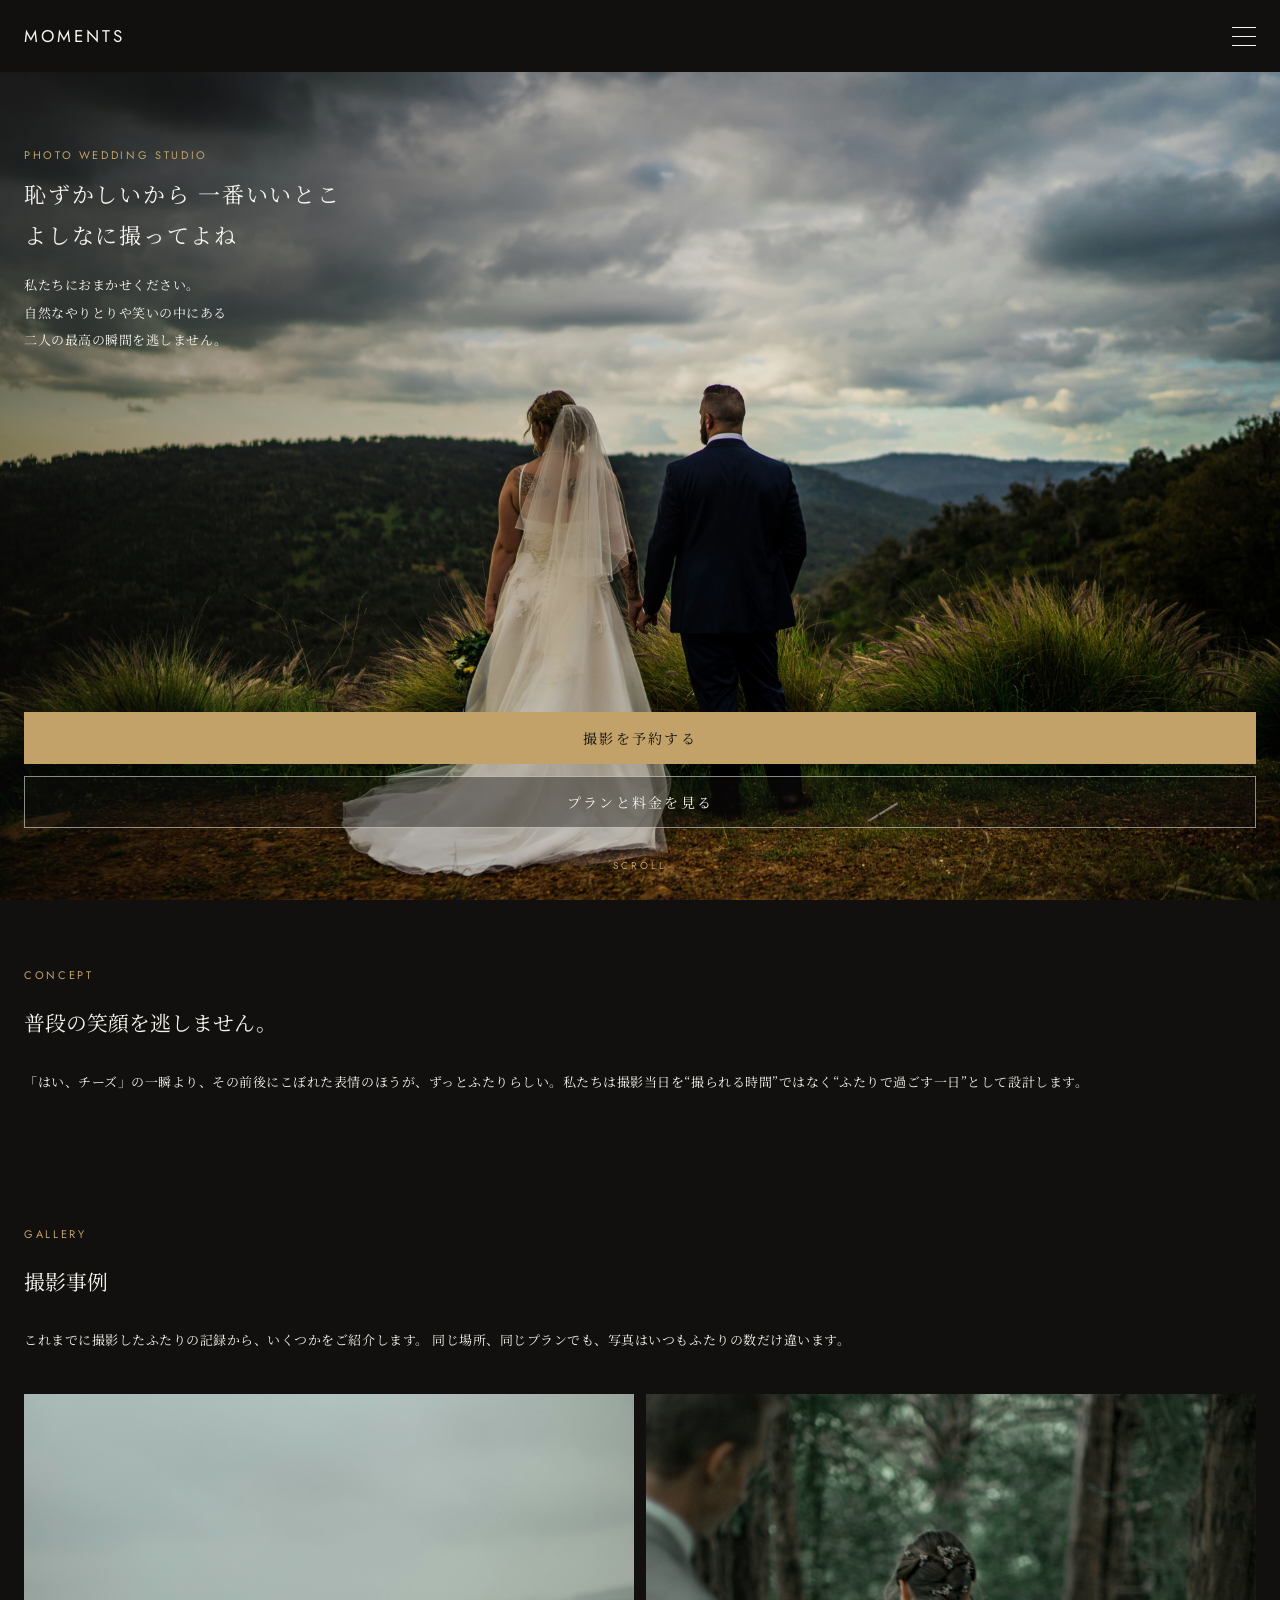
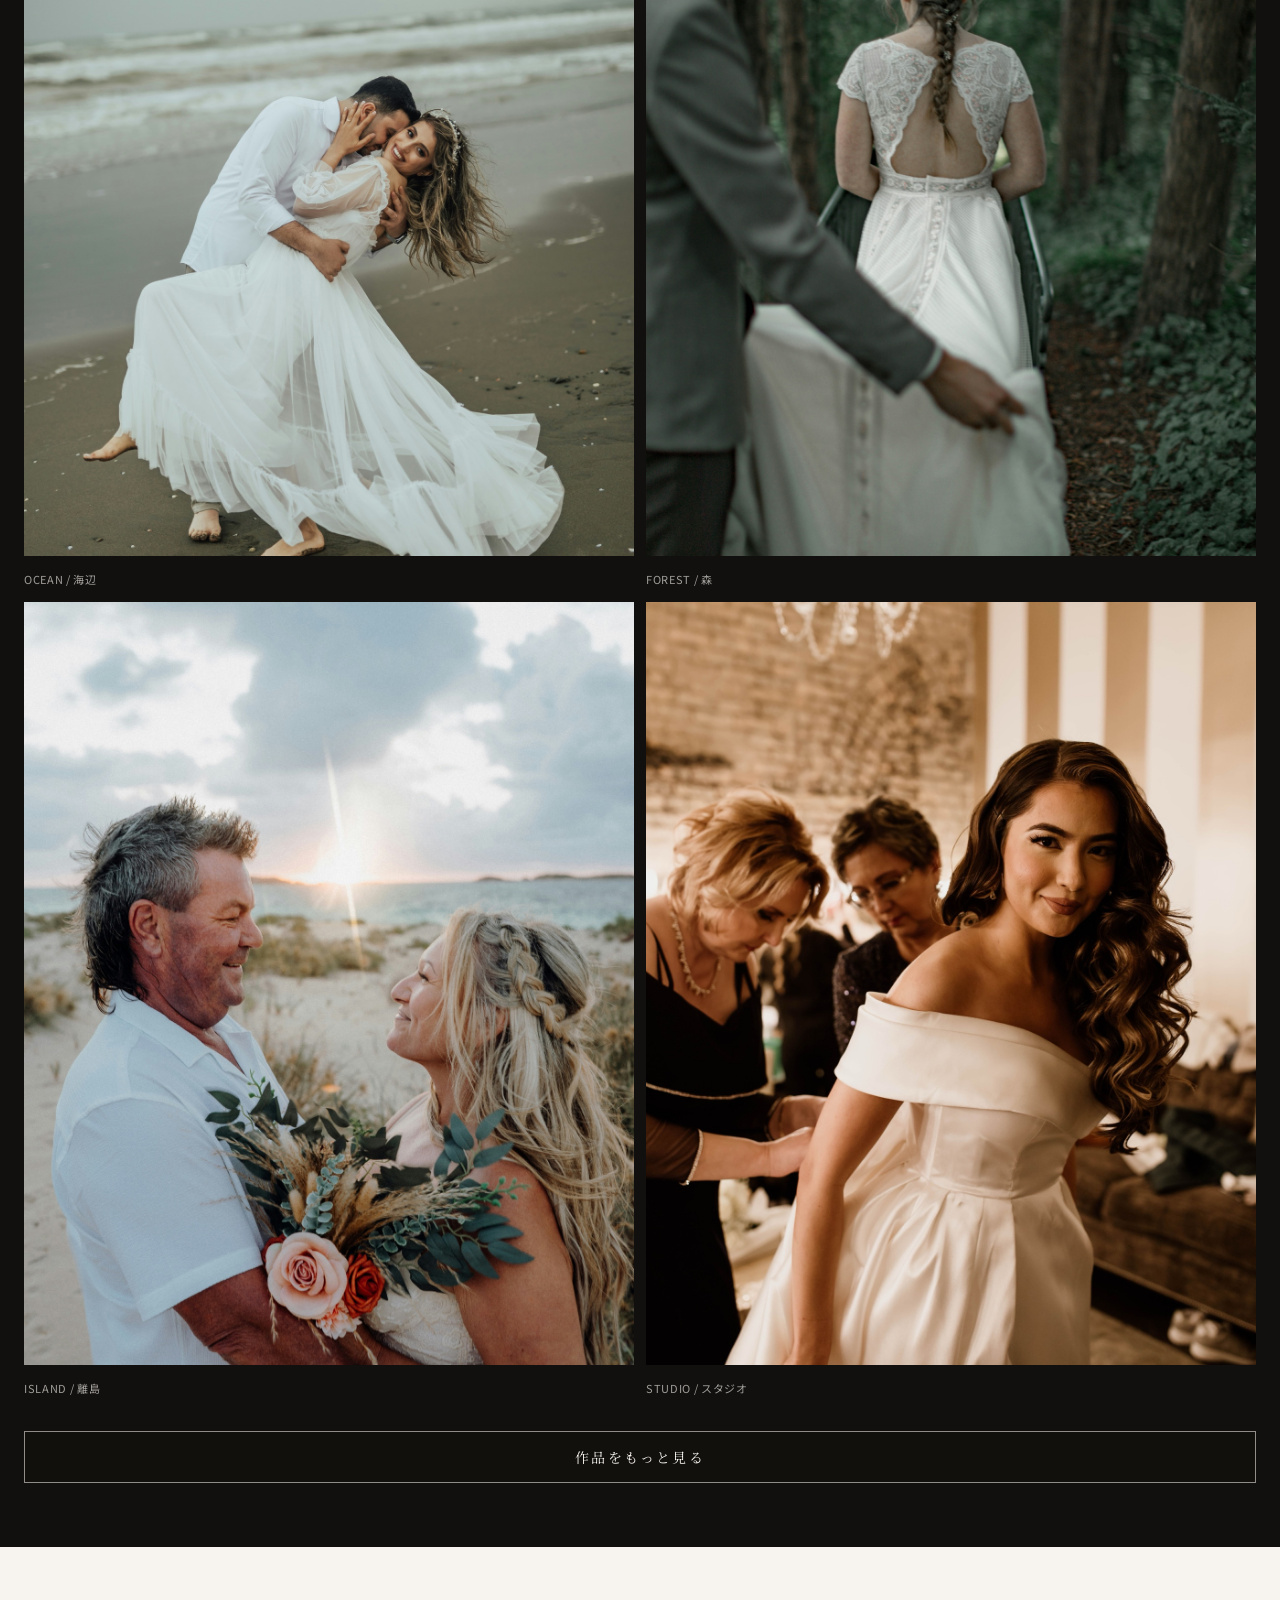
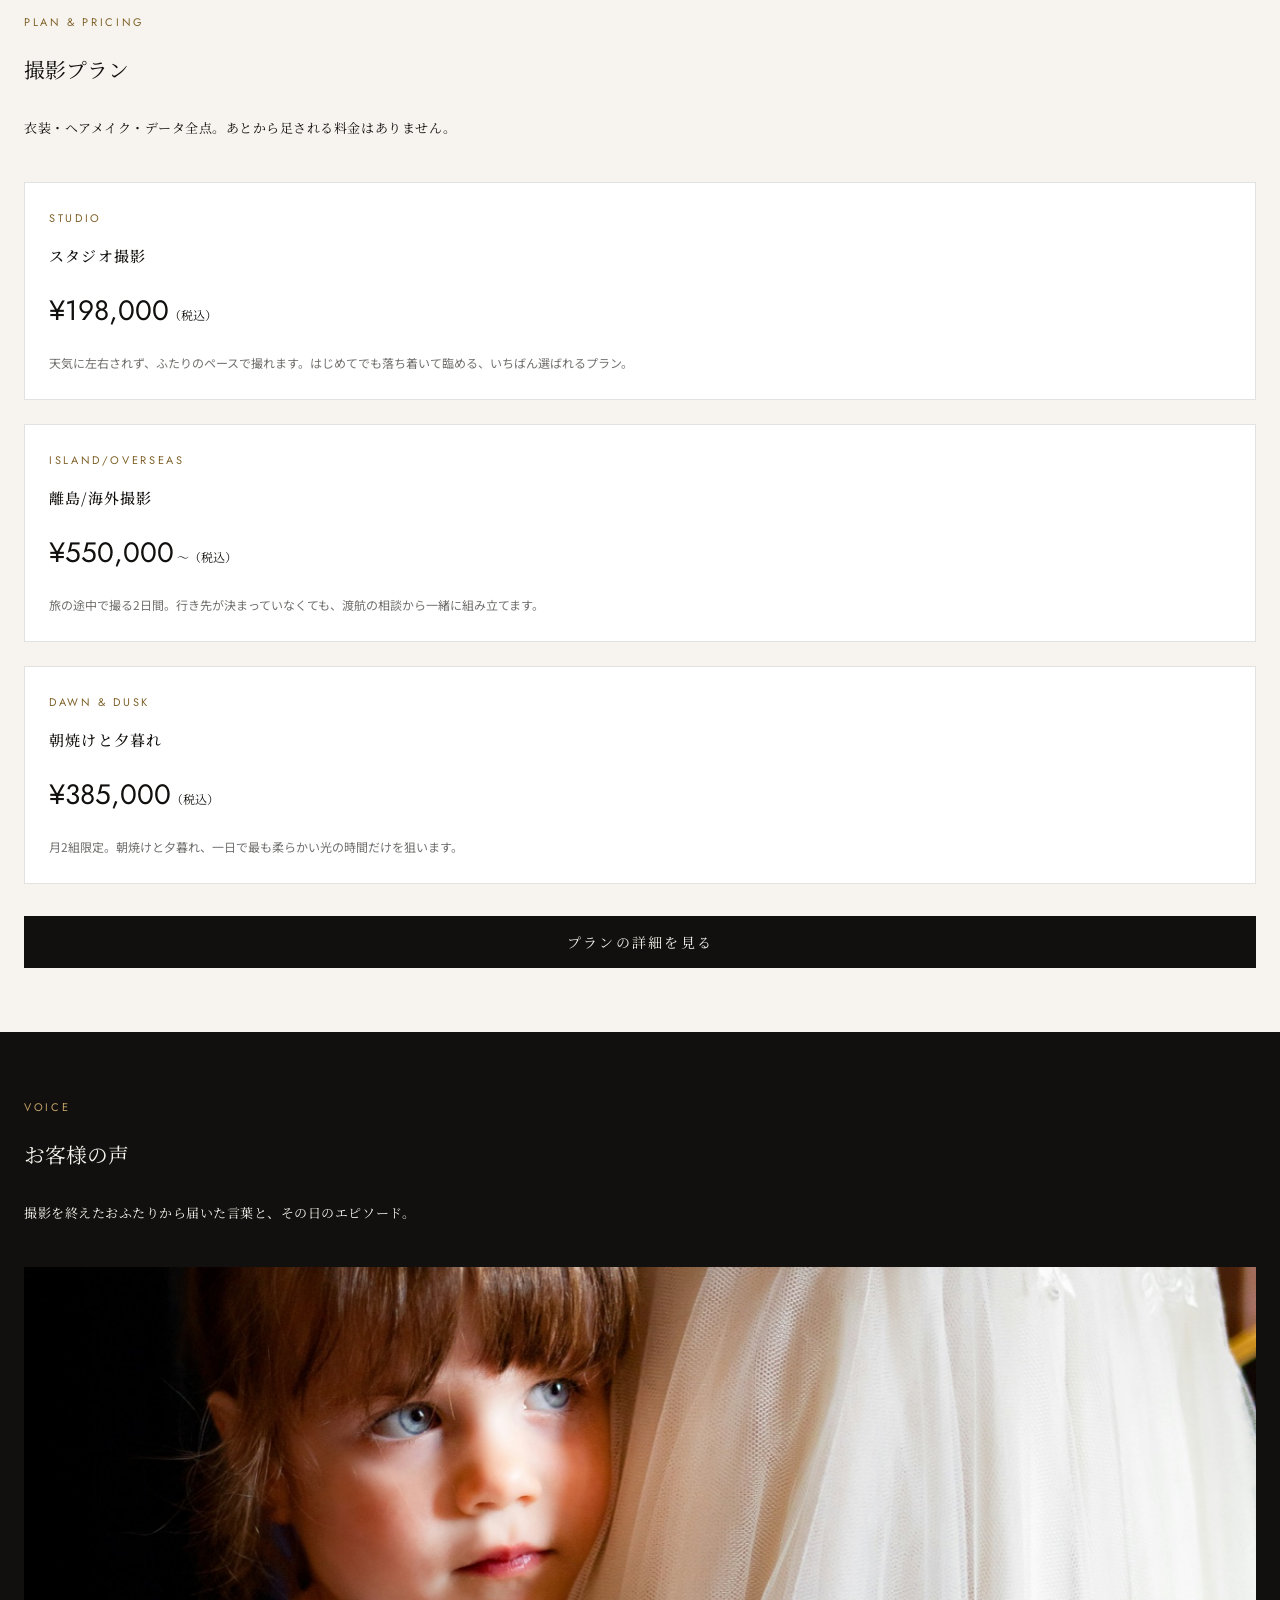
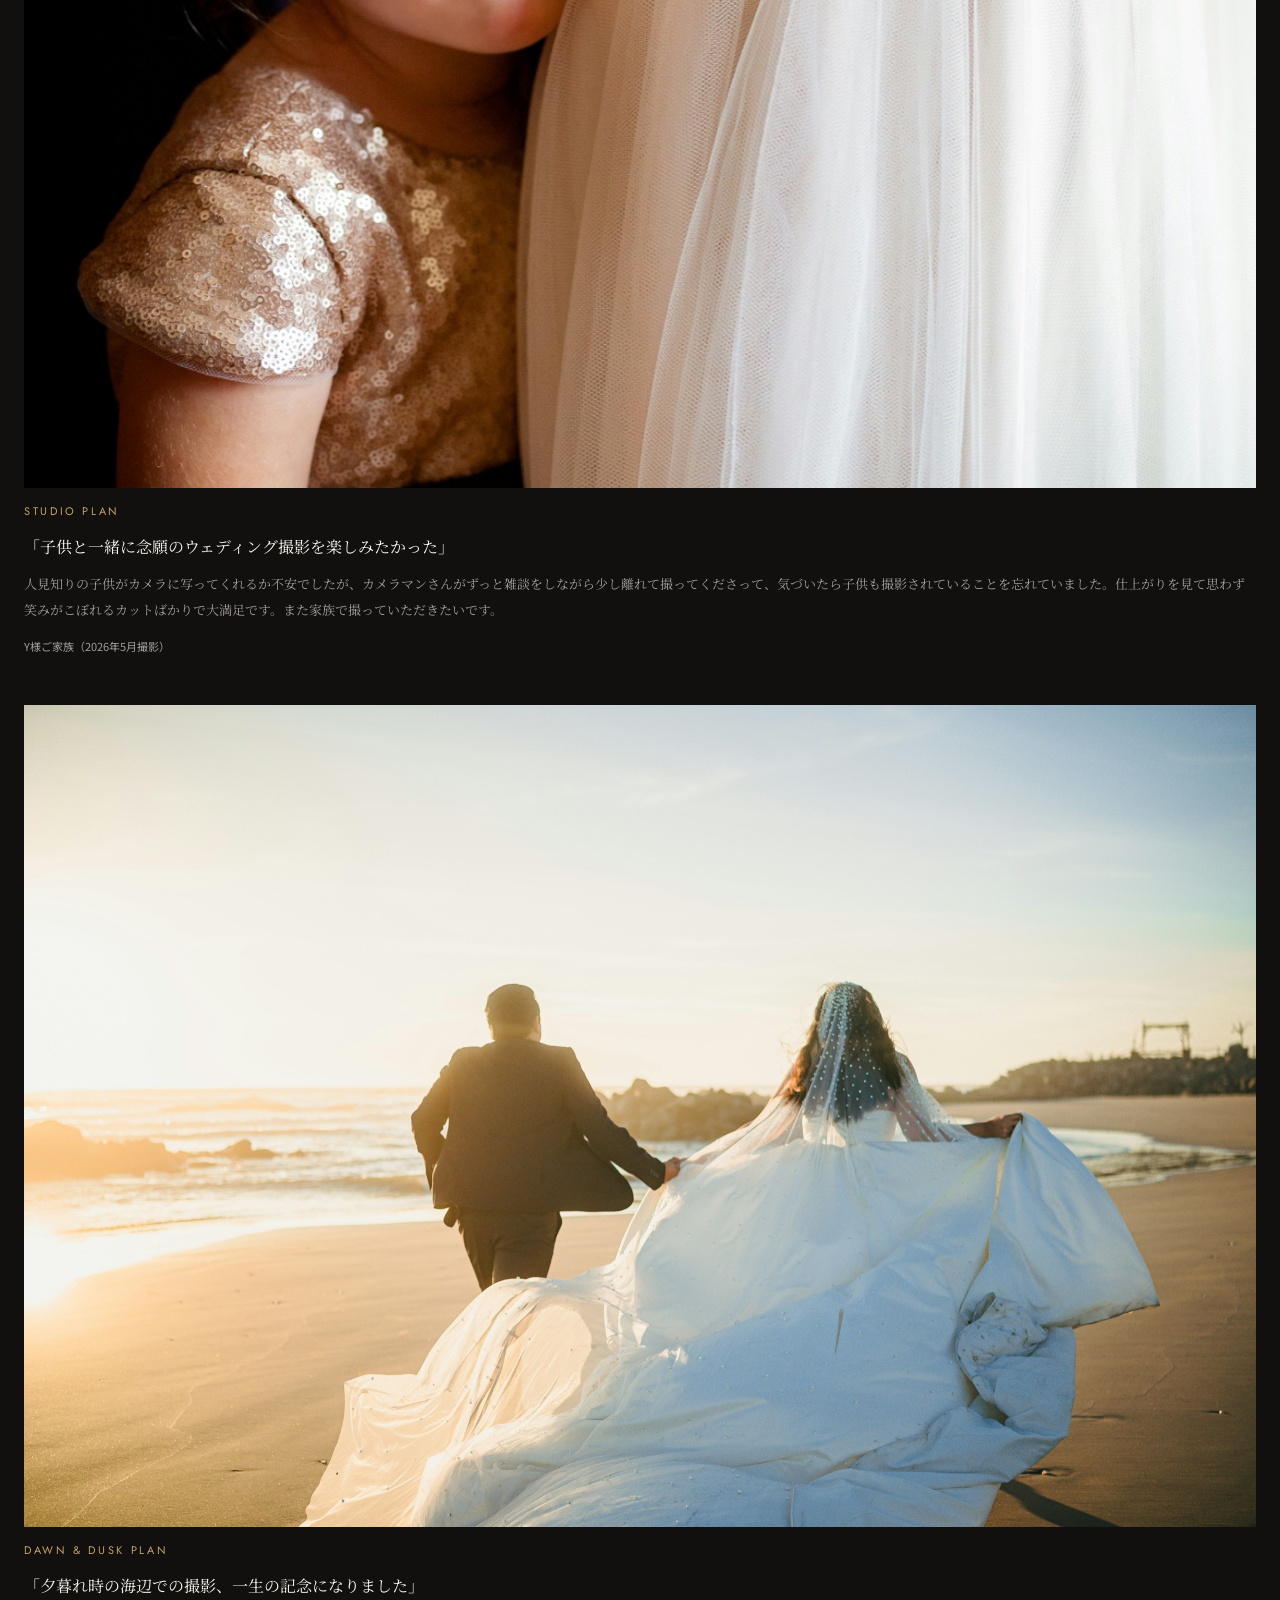
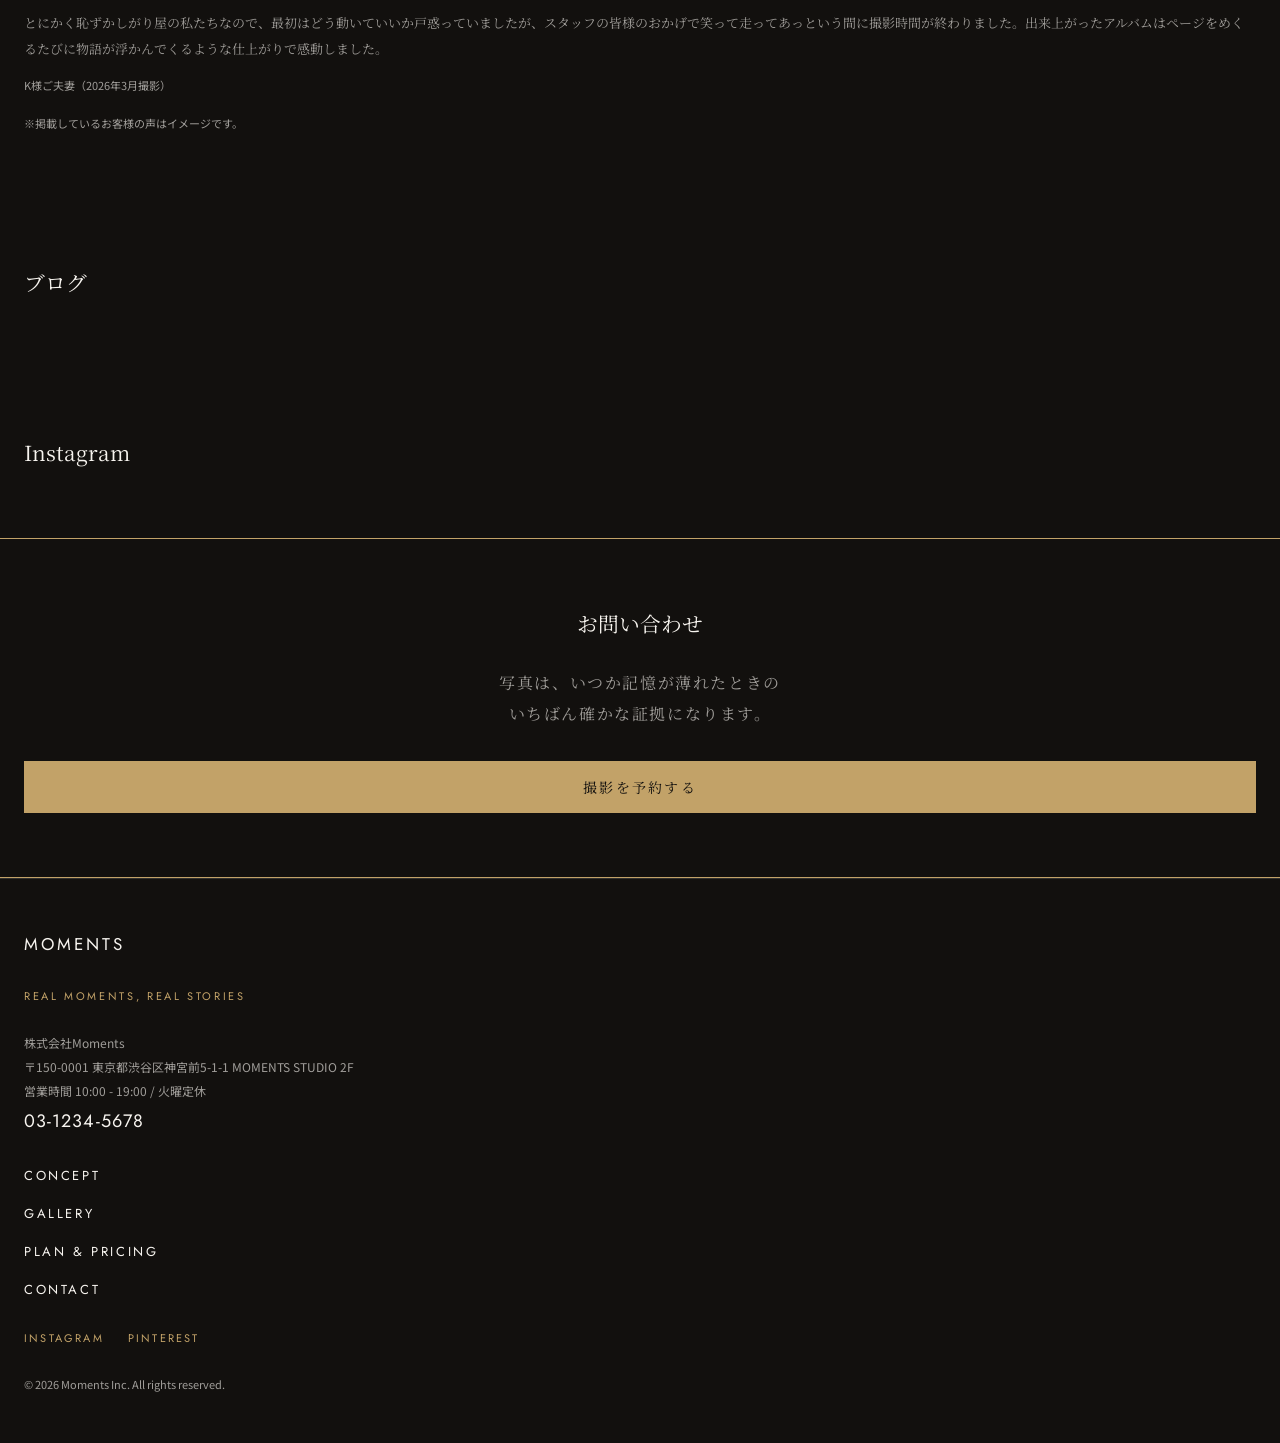
==== index.html @ 2787733c "お問い合わせセクション完了" ====
<!DOCTYPE html>
<html lang="ja">

<head>
    <meta charset="UTF-8">
    <title>moments</title>
    <meta name="viewport" content="width=device-width, initial-scale=1">
    <link rel="stylesheet" href="https://fonts.googleapis.com/css2?family=Jost:wght@400;500&family=Noto+Serif+JP:wght@400;500&family=Noto+Sans+JP:wght@400&family=Playfair+Display:wght@400;500&display=swap">
    <link rel="stylesheet" href="assets/css/style.css">

</head>
<body>
    <header id="top">
        <div class="header-bar">
            <a class="logo" href="index.html">moments</a>
            <button id="drawer-toggle" aria-controls="drawer" aria-expanded="false" type="button" aria-label="メニュー"><span></span><span></span><span></span></button>
        </div>
        <nav id="drawer">
            <ul class="drawer-menu">
                <li><a href="concept.html"><span class="drw-en">CONCEPT</span><span class="drw-ja">コンセプト</span></a></li>
                <li><a href="gallery.html"><span class="drw-en">GALLERY</span><span class="drw-ja">ギャラリー</span></a></li>
                <li><a href="plan.html"><span class="drw-en">PLAN &amp; PRICING</span><span class="drw-ja">撮影プラン・料金</span></a></li>
                <li><a href="contact.html"><span class="drw-en">CONTACT</span><span class="drw-ja">問い合わせ・ご予約</span></a></li>
            </ul>
            <a href="contact.html" class="btn-primary btn">撮影を予約する</a>
             <address>
            営業時間 10:00 - 19:00 / 火曜定休<br>
            <a href="tel:0312345678">03-1234-5678</a>
        </address>
          <ul class="sns">
                <li> <a href="#">INSTAGRAM</a> </li> <!-- 要差し替え -->
                <li><a href="#">PINTEREST</a></li> <!-- 要差し替え -->
            </ul>
        </nav>
    </header>
            <main>
                <section>
                <div class="hero">
                    <img src="assets/img/wedding_photo/jon-carruthers-tUAO8c95FFk-unsplash.jpg" alt="雄大な自然の中で手を繋いだ新郎新婦の背中">
                    <div class="hero-overlay"></div>
                    <div class="hero-text">
                        <p class="label">PHOTO WEDDING STUDIO</p>
                        <h1>恥ずかしいから 一番いいとこ<br>よしなに撮ってよね</h1>
                        <p class="lead">私たちにおまかせください。<br>自然なやりとりや笑いの中にある<br>二人の最高の瞬間を逃しません。</p>
                        <a href="contact.html" class="btn-primary btn">撮影を予約する</a>
                        <a href="plan.html" class="btn-secondary btn">プランと料金を見る</a>                        
                    </div>
                    <p class="hero-scroll">SCROLL</p>
                </div>
                </section>
                <section class="section-text">
                    <p class="label">CONCEPT</p>
                    <h2 >普段の笑顔を逃しません。</h2>
                    <p class="lead">「はい、チーズ」の一瞬より、その前後にこぼれた表情のほうが、ずっとふたりらしい。私たちは撮影当日を“撮られる時間”ではなく“ふたりで過ごす一日”として設計します。</p>
                </section>
                <section class="section-text">
                    <p class="label">GALLERY</p>
                    <h2>撮影事例</h2>
                    <p class="lead"> これまでに撮影したふたりの記録から、いくつかをご紹介します。 同じ場所、同じプランでも、写真はいつもふたりの数だけ違います。</p>
                    <div class="photo-grid">
                        <figure>
                            <img loading="lazy" src="assets/img/wedding_photo/ozkan-guner-Oj3tR2bxNeU-unsplash.jpg" alt="海辺で戯れ合う新郎新婦">
                            <figcaption>OCEAN / 海辺</figcaption>
                        </figure>
                        <figure>
                            <img loading="lazy" src="assets/img/wedding_photo/nina-mercado-TNu6vEKEl90-unsplash.jpg" alt="二人だけの森の中での結婚式">
                            <figcaption>FOREST / 森</figcaption>
                        </figure>
                        <figure>
                            <img loading="lazy" src="assets/img/wedding_photo/kevin-hernandez-reyes-QA1VeK4y_6Y-unsplash.jpg" alt="朝日をバックに向かい合う新郎新婦">
                            <figcaption>ISLAND / 離島</figcaption>
                        </figure>
                        <figure>
                            <img loading="lazy" src="assets/img/wedding_photo/pexels-aynura-berdyyeva-366539728-14439527.jpg" alt="衣装準備をする花嫁">
                            <figcaption> STUDIO / スタジオ</figcaption>
                        </figure>
                    </div>
                    <a href="gallery.html" class="btn-secondary btn">作品をもっと見る</a>
                </section>
                <section class="section-text section-light">
                    <p class="label">PLAN &amp; PRICING</p>
                    <h2>撮影プラン</h2>
                    <p class="lead">衣装・ヘアメイク・データ全点。あとから足される料金はありません。</p>
                    <div class="plan">
                    <article >
                        <p class="label">STUDIO</p>
                        <h3 class="plan-name">スタジオ撮影</h3>
                        <p class="plan-price">¥198,000<span class="plan-tax">（税込）</span></p>
                        <p class="plan-text">天気に左右されず、ふたりのペースで撮れます。はじめてでも落ち着いて臨める、いちばん選ばれるプラン。</p>
                    </article>
                     <article >
                        <p class="label">ISLAND/OVERSEAS</p>
                        <h3 class="plan-name">離島/海外撮影</h3>
                        <p class="plan-price">¥550,000<span class="plan-tax"> 〜（税込）</span></p>
                        <p class="plan-text">旅の途中で撮る2日間。行き先が決まっていなくても、渡航の相談から一緒に組み立てます。</p>
                    </article>
                     <article >
                        <p class="label">DAWN &amp; DUSK</p>
                        <h3 class="plan-name">朝焼けと夕暮れ</h3>
                        <p class="plan-price">¥385,000<span class="plan-tax">（税込）</span></p>
                        <p class="plan-text">月2組限定。朝焼けと夕暮れ、一日で最も柔らかい光の時間だけを狙います。</p>
                    </article>
                </div>
                <a href="plan.html" class="btn-primary btn">プランの詳細を見る</a>
                </section>
                <section class="section-text"> 
                    <p class="label">VOICE</p>
                    <h2>お客様の声</h2>
                    <p class="lead">撮影を終えたおふたりから届いた言葉と、その日のエピソード。</p>
                    <div class="voice">
                        <article>
                            <img loading="lazy" src="assets/img/wedding_photo/laura-van-den-boogaart-41ygxd_oLYQ-unsplash.jpg" alt="花嫁のスカートに寄り添う女の子">
                            <p class="label">STUDIO PLAN</p>
                            <h3 class="voice-title">「子供と一緒に念願のウェディング撮影を楽しみたかった」</h3>
                            <p class="voice-text">人見知りの子供がカメラに写ってくれるか不安でしたが、カメラマンさんがずっと雑談をしながら少し離れて撮ってくださって、気づいたら子供も撮影されていることを忘れていました。仕上がりを見て思わず笑みがこぼれるカットばかりで大満足です。また家族で撮っていただきたいです。</p>
                            <p class="voice-guest">Y様ご家族（2026年5月撮影）</p>
                        </article>
                         <article>
                            <img loading="lazy" src="assets/img/wedding_photo/fotografo-samuel-cruz-LRf0Uhnwsp8-unsplash.jpg" alt="夕暮れの砂浜を走る新郎新婦の背中">
                            <p class="label">DAWN &amp; DUSK PLAN</p>
                            <h3 class="voice-title">「夕暮れ時の海辺での撮影、一生の記念になりました」</h3>
                            <p class="voice-text">とにかく恥ずかしがり屋の私たちなので、最初はどう動いていいか戸惑っていましたが、スタッフの皆様のおかげで笑って走ってあっという間に撮影時間が終わりました。出来上がったアルバムはページをめくるたびに物語が浮かんでくるような仕上がりで感動しました。</p>
                            <p class="voice-guest">K様ご夫妻（2026年3月撮影）</p>
                        </article>   
                    </div>
                    <p class="note">※掲載しているお客様の声はイメージです。</p>
                </section>
                <section class="section-text">
                    <h2>ブログ</h2>
                </section>
                <section class="section-text">
                    <h2>Instagram</h2>
                </section>
                <section class="section-text section-cta">
                    <h2>お問い合わせ</h2>
                    <p class="cta-copy">写真は、いつか記憶が薄れたときの<br>いちばん確かな証拠になります。</p>
                    <a href="contact.html" class="btn-primary btn">撮影を予約する</a>
                </section>
            </main>
    <footer>
        
         <a class="logo" href="index.html">moments</a>
         <p class="label">REAL MOMENTS, REAL STORIES</p>
         <address>
            株式会社Moments<br>
            〒150-0001 東京都渋谷区神宮前5-1-1 MOMENTS STUDIO 2F<br>
            営業時間 10:00 - 19:00 / 火曜定休<br>
           <a href="tel:0312345678">03-1234-5678</a>
        </address>
            <nav aria-label="フッターメニュー">
            <ul>
                <li><a href="concept.html">CONCEPT</a></li>
                <li><a href="gallery.html">GALLERY</a></li>
                <li><a href="plan.html">PLAN &amp; PRICING</a></li>
                <li><a href="contact.html">CONTACT</a></li>
            </ul>
            </nav>
            <ul class="sns">
                <li> <a href="#">INSTAGRAM</a> </li> <!-- 要差し替え -->
                <li><a href="#">PINTEREST</a></li> <!-- 要差し替え -->
            </ul>
        <small>© 2026 Moments Inc. All rights reserved.</small>
            
        
    </footer>
    <script src="assets/js/main.js"></script>
</body>
</html>
---- assets/css/style.css ----
:root {
  /*--色の見分け方-------
    面 = 画材の名前だけ（ink / paper / surface）→ background-color に使う
    文字 = on-〇〇「〇〇の面の上に乗る文字」→ color に使う
    線 = 〇〇-line「〇〇の面の上に引く線」→ border に使う
    on は「〜の上に」と読む。中身は面と反対の明るさ */
  --c-ink: #12100E;         /* 面：黒（基調の暗い面） */
  --c-ink-soft: #4A4160;    /* 面：dusk 紫がかった暗い面。文字には使わない */
  --c-ink-line: rgba(247, 244, 239, 0.14); /* 線：暗い面の上に引く線（中身は明るい） */
  --c-paper: #F7F4EF;       /* 面：明るい面（オフホワイト） */
  --c-paper-line: rgba(18, 16, 14, 0.12);  /* 線：明るい面の上に引く線（中身は暗い） */
  --c-surface: #ffffff;     /* 面：白いカード。paper の上に一段浮いた面 */

  --c-accent: #C2A268;      /* 金：暗い面の上だけ。明るい面の上では読めない */
  --c-accent-dark: #7F6229; /* 濃い金：明るい面の上で使う金 */

  --c-on-dark: #F7F4EF;     /* 文字：暗い面の上に乗る文字（中身は明るい） */
  --c-on-dark-mute: rgba(247, 244, 239, 0.62); /* 文字：暗い面の上の、うすい文字 */
  --c-on-light: #12100E;    /* 文字：明るい面の上に乗る文字（中身は暗い） */
  --c-on-light-mute: rgba(18, 16, 14, 0.6);    /* 文字：明るい面の上の、うすい文字 */

  --f-display: "Playfair Display", "Noto Serif JP", serif;
  --f-body: "Noto Serif JP", "Hiragino Mincho ProN", serif;
  --f-label: "Jost", "Noto Sans JP", sans-serif;
  --f-caption: "Noto Sans JP", "Hiragino Sans", sans-serif;

  /*--余白-------*/
  --sp-1: 0.25rem;/* 4px */
  --sp-2: 0.5rem;/* 8px */ 
  --sp-3: 0.75rem; /* 12px */ 
  --sp-4: 1rem;/* 16px */
  --sp-5: 1.25rem;/* 20px */
  --sp-6: 1.5rem;/* 24px */
  --sp-7: 2rem;/* 32px */
  --sp-8: 3rem;/* 48px */
  --sp-9: 4rem; /* 64px */
  --sp-10: 4.5rem; /* 72px */
  /*--幅------*/
  --wrap: 1240px;
  --wrap-wide: 1560PX;
  --wrap-narrow: 820px;
  /*--ヘッダ高さ------*/
  --header-h: 72px;

}
.container {
  padding-inline: var(--sp-4);
  max-width: var(--wrap);
  margin-inline: auto;
}

/*リセットとベース*/
*,
*::before,
*::after {
  box-sizing: border-box;
}
h1,h2,h3,p,ul,figure {
  margin: 0;
  list-style: none;
  padding-left: 0;
}
address {
  font-style: normal;
}
h1,h2,h3 {
  font-weight: 400;
}

body {
  margin: 0;
  background-color: var(--c-ink);
  color: var(--c-on-dark);
  line-height: 2.0;
  font-family: var(--f-body);
}
a {
  color: inherit;
  text-decoration: none;
}
  

img,
picture,
svg {
  display: block; 
  max-width: 100%;
  height: auto;
}
header {
  position: fixed;
  top: 0;
  left: 0;
  right: 0;
  background-color: var(--c-ink);
  z-index: 10;
}
#drawer {
  display: none; 
  background-color: var(--c-ink);
  padding-inline: var(--sp-6);
  padding-block: var(--sp-7);
}
#drawer.is-open {
  display: flex;
  flex-direction: column;
  min-height: calc(100svh - var(--header-h));
}
#drawer.is-open address {
  margin-top: auto;
}
#drawer.is-open .sns {
  margin-top: var(--sp-5);
} 
#drawer-toggle[aria-expanded="true"] span:nth-child(2) { 
  opacity: 0;
 }
#drawer-toggle[aria-expanded="true"] span:nth-child(1) {
  transform: translateY(9px) rotate(45deg);
 }
#drawer-toggle[aria-expanded="true"] span:nth-child(3) {
  transform: translateY(-9px) rotate(-45deg);
 }
main {
  /*余白どうしがくっつく困ったらpadding*/
  margin-top: var(--header-h);
}
.header-bar {
  display: flex;
  justify-content: space-between;
  align-items: center;
  min-height: var(--header-h);
  padding-inline: var(--sp-6);
}  
.hero {
  position: relative; 
  min-height: calc(100svh - var(--header-h));
}
.hero h1 {
 margin: 0;
  margin-bottom: var(--sp-3);
  font-weight: 400;
  font-size: 1.375rem;
  letter-spacing: 0.08em;
  line-height: 1.85; 
}
.hero-overlay {
  position: absolute;
  top: 0;
  left: 0;
  right: 0;
  bottom: 0;
  background-image: linear-gradient(311deg, rgb(18 16 14 / 13%) 0%, rgb(18 16 14 / 0%) 38%, rgb(18 16 14 / 60%));
  
}
.hero img {
  position: absolute;
  top: 0;
  left: 0;
  right: 0;
  bottom: 0;
  height: 100%;
  width: 100%;
  object-fit: cover;
}
.hero-text {
  position: absolute; 
  top: var(--sp-10);
  bottom: var(--sp-10);
  left: var(--sp-6);
  display: flex;
  flex-direction: column;
  gap: var(--sp-1);
  right: var(--sp-6);
}
.hero-text p {
  margin: 0; 
}
.hero-text .label {
  margin-bottom: var(--sp-1);
  
}
.hero-text .lead {
  margin-bottom: var(--sp-5);

}
.btn {
  height: 52px;
  display: flex;
  align-items: center;
  justify-content: center;
  font-size: 0.875rem;
  letter-spacing: 0.16em; 
 
}
.btn-primary {
  background-color: var(--c-accent);
  color: var(--c-ink);
}
.btn-secondary {
  background-color: rgb(18 16 14 / 40%);
  border: 1px solid rgb(247 244 239 / 55%);
  color: var(--c-on-dark);
}
.hero-scroll {
  margin: 0;
  position: absolute;
  bottom: var(--sp-6);
  left: 0;
  right: 0;
  text-align: center;
  color: var(--c-accent);
  font-family: var(--f-label);
  font-size: 0.625rem;
  letter-spacing: 0.3em;
}
.hero-text .btn-primary {
   margin-top: auto;
   margin-bottom: var(--sp-2);
}
#drawer-toggle {
  background-color: transparent;
  border: none;
  padding: 0;
  display: flex;
  flex-direction: column;
  gap: var(--sp-2);
  width: 44px;
  height: 44px;
  align-items: flex-end;
  justify-content: center;
} 
#drawer-toggle span {
  display: block;
  width: 24px;
  height: 1px;
  background-color: var(--c-on-dark);
}
#drawer ul {
  list-style: none;
  margin: 0;
  padding: 0;
}
.drw-en {
  font-family: var(--f-label);
  font-size: 0.9375rem;
  letter-spacing: 0.2em;
}
.drw-ja {
  font-family: var(--f-caption);
  font-size: 0.6875rem;
  letter-spacing: 0.08em;
  color: var(--c-on-dark-mute);
}
.drawer-menu a {
  display: flex;
  gap: var(--sp-3);
  padding-block: var(--sp-4);
  align-items: baseline;
}
.drawer-menu li {
  border-bottom: 1px solid var(--c-ink-line);
}
#drawer .btn {
  margin-top: var(--sp-7);
}
.label {
  font-family: var(--f-label);
  color: var(--c-accent);
  font-size: 0.6875rem;
  letter-spacing: 0.24em;
}
.lead {
  font-size: 0.8125rem;
  line-height: 2.1;
  letter-spacing: 0.04em;
  
}
.section-text {
  display: flex;
  flex-direction: column;
  padding-block: var(--sp-9);
  padding-inline: var(--sp-6);
  gap: var(--sp-4);
}
.section-text h2 {
  font-size: 1.3rem;
  margin-bottom: var(--sp-2);
  
}
.photo-grid {
  display: grid;
  grid-template-columns: 1fr 1fr;
  gap: var(--sp-3);
}
figcaption {
  font-family: var(--f-caption);
  font-size: 0.6875rem;
  letter-spacing: 0.06em;
  color: var(--c-on-dark-mute);
  margin-top: var(--sp-3);
}
.photo-grid img {
  width: 100%;
  aspect-ratio: 4/5;
  object-fit: cover;
}
.section-text .lead {
  margin-bottom: var(--sp-6);
}
.section-text .btn {
  margin-top: var(--sp-4);
}
.section-text > :last-child { 
  margin-bottom: 0; 
}
.section-light {
  background-color: var(--c-paper);
  color: var(--c-on-light);
} 
.section-light .label {
  color: var(--c-accent-dark);
} 
.plan article {
  background-color: var(--c-surface);
  display: grid;
  grid-template-columns: 1fr;
  gap: var(--sp-3);
  padding-block: var(--sp-6);
  padding-inline: var(--sp-6);
  border: 1px solid var(--c-paper-line);
}
.plan {
  display: flex;
  flex-direction: column;
  gap: var(--sp-6);
}
.plan-name {
  font-weight: 500;
  font-size: 0.9375rem;
  letter-spacing: 0.08em;
}
.plan-price {
  font-family: var(--f-label);
  font-size: 1.75rem;
}
.plan-tax {
  font-family: var(--f-body);
  font-size: 0.75rem;
}
.plan-text {
  font-family: var(--f-caption);
  font-size: 0.75rem;
  color: var(--c-on-light-mute);
  line-height: 2;
}
.section-light .btn-primary {
  background-color: var(--c-ink);
  color: var(--c-on-dark);
}
.voice {
  display: flex;
  flex-direction: column;
  gap: var(--sp-8);
}
.voice article {
  display: flex;
  flex-direction: column;
  gap: var(--sp-3);
}
.voice img {
  width: 100%;
  aspect-ratio: 3/2;
  object-fit: cover;
}
.voice-title {
  font-size: 1rem;
  line-height: 1.6;
}
.voice-text {
  font-size: 0.8125rem;
  line-height: 2;
  color: var(--c-on-dark-mute);
}
.voice-guest,.note {
  font-family: var(--f-caption); 
  font-size: 0.6875rem;
  color: var(--c-on-dark-mute);
}
footer {
  padding-block: var( --sp-8);
  padding-inline: var(--sp-6);
  border-top: 1px solid var(--c-ink-line);
  display: flex;
  flex-direction: column;
  gap: var(--sp-6);
}
address {
  font-family: var(--f-caption);
  font-size: 0.75rem;
  line-height: 2;
  color: var(--c-on-dark-mute);
}
address a {
  font-family: var(--f-label);
  font-size: 1.125rem;
  letter-spacing: 0.06em;
  color: var(--c-on-dark);
}
footer nav ul {
  font-family: var(--f-label);
  font-size: 0.8125rem;
  letter-spacing: 0.2em;
  display: flex;
  flex-direction: column;
  gap: var(--sp-3); 
}
.sns {
  font-family: var(--f-label);
  font-size: 0.6875rem;
  letter-spacing: 0.2em;
  color: var(--c-accent);
  display: flex;
  gap: var(--sp-6);
}
.logo {
  font-family: var(--f-label);
  font-size: 1.0625rem;
  letter-spacing: 0.18em;
  text-transform: uppercase;
}
footer small {
  font-family: var(--f-caption);
  font-size: 0.6875rem;
  color: var(--c-on-dark-mute);
}
.section-cta {
  text-align: center;
  border-top: 1px solid var(--c-accent);
  border-bottom:1px solid var(--c-accent);
}
.cta-copy {
  font-size: 1rem;
  letter-spacing: 0.1em;
  line-height: 1.9;
  color: var(--c-on-dark-mute);
}
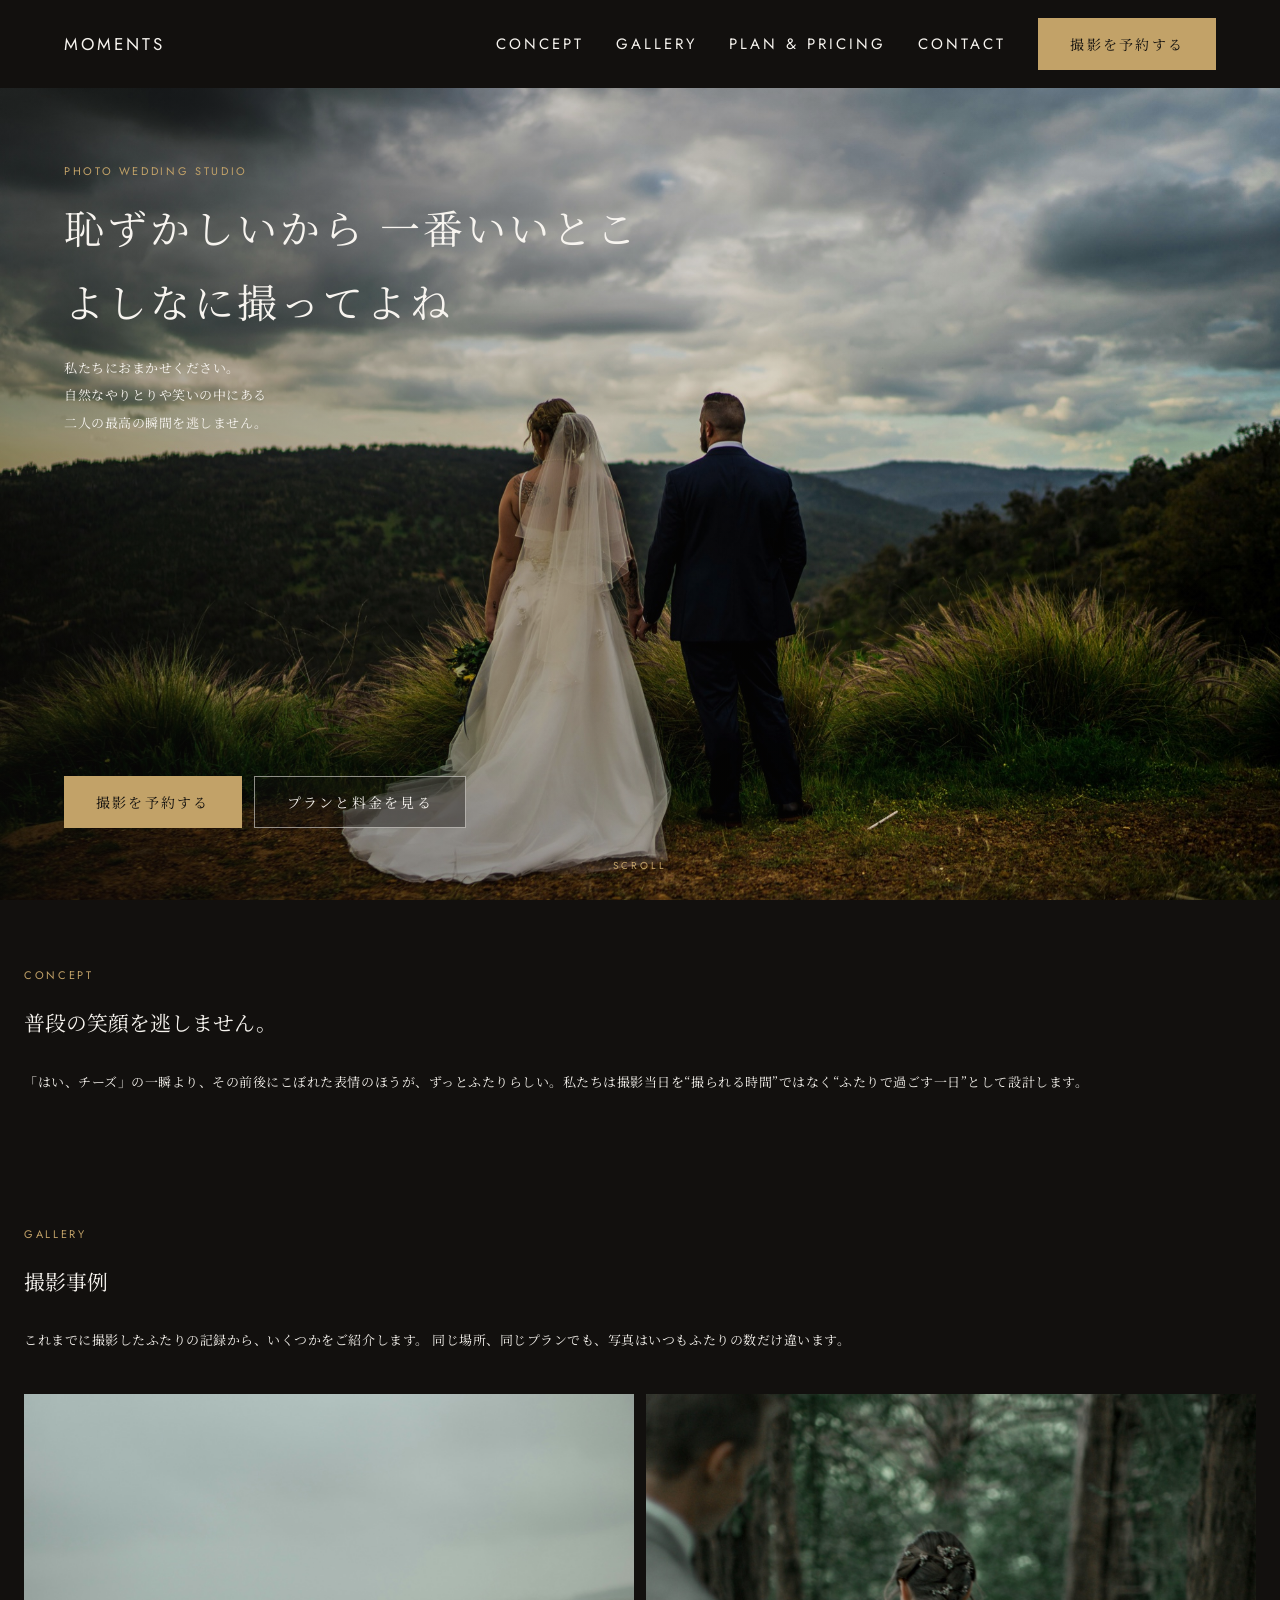
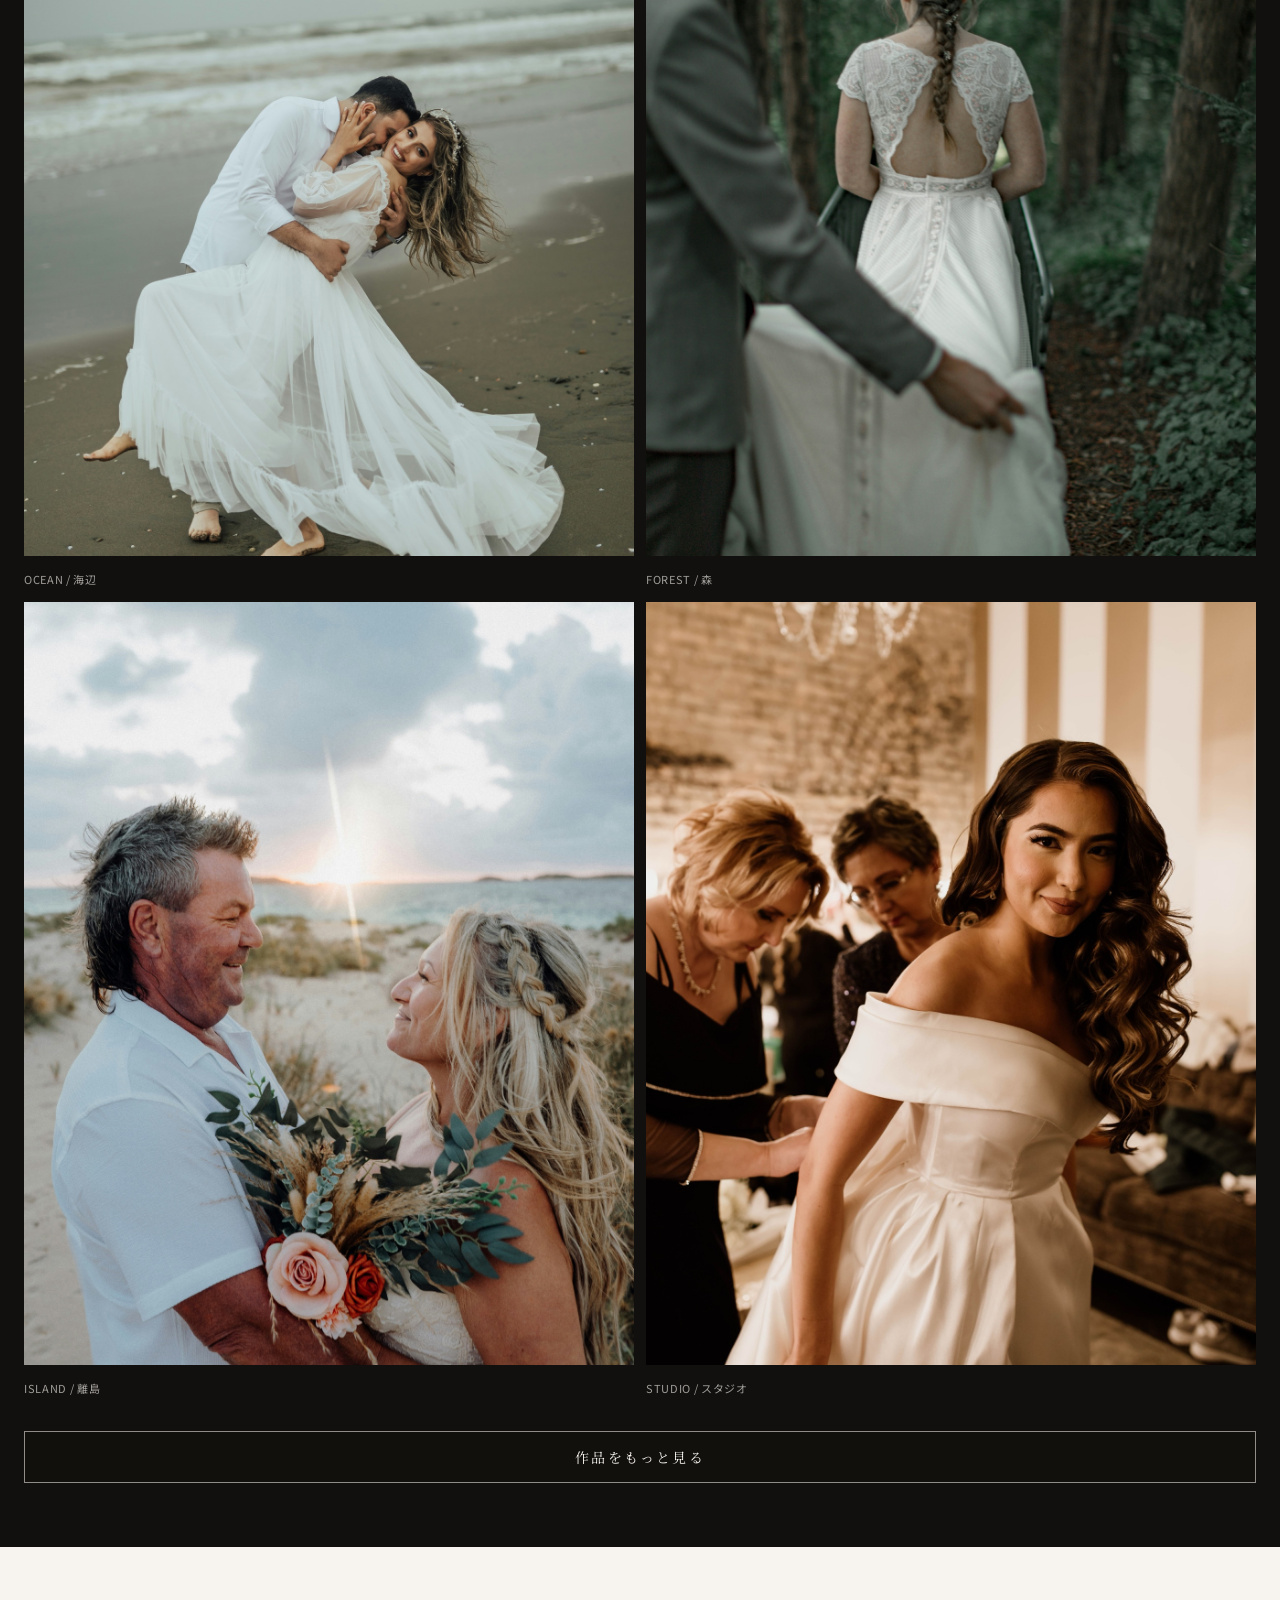
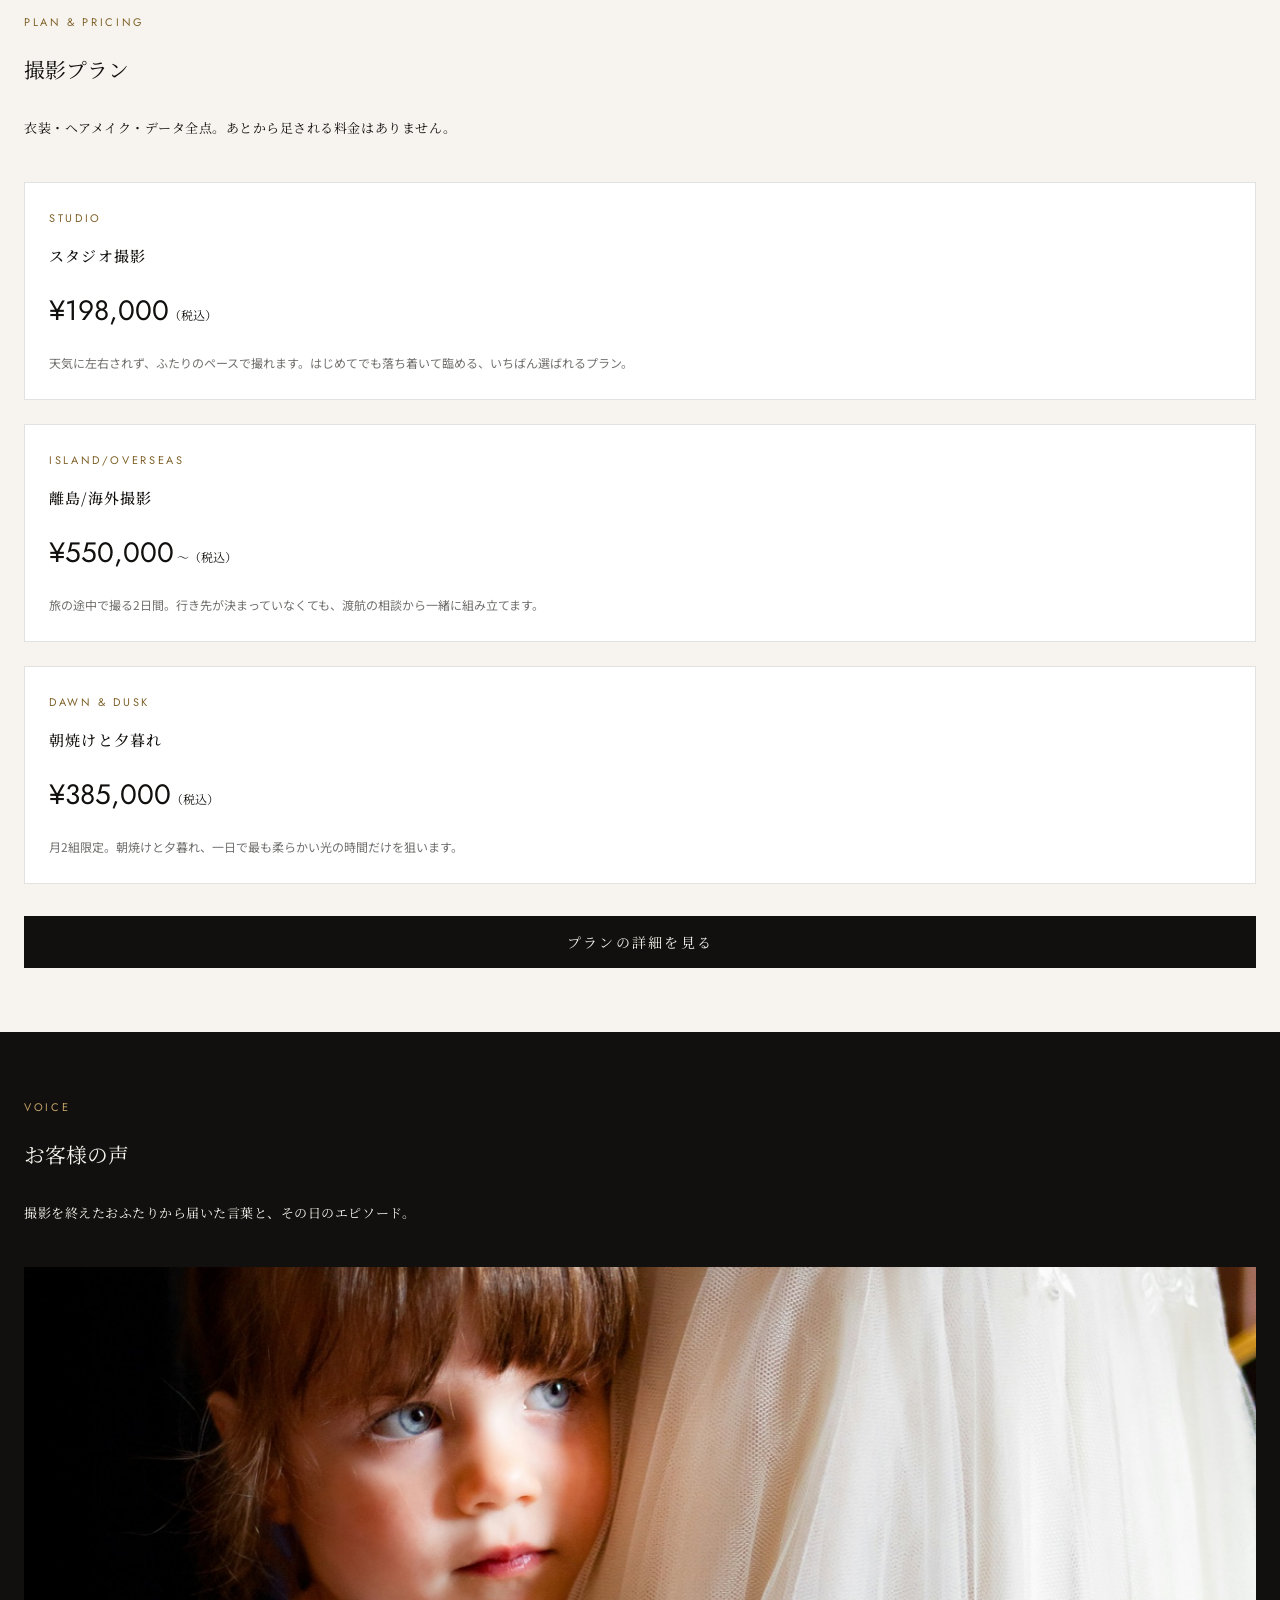
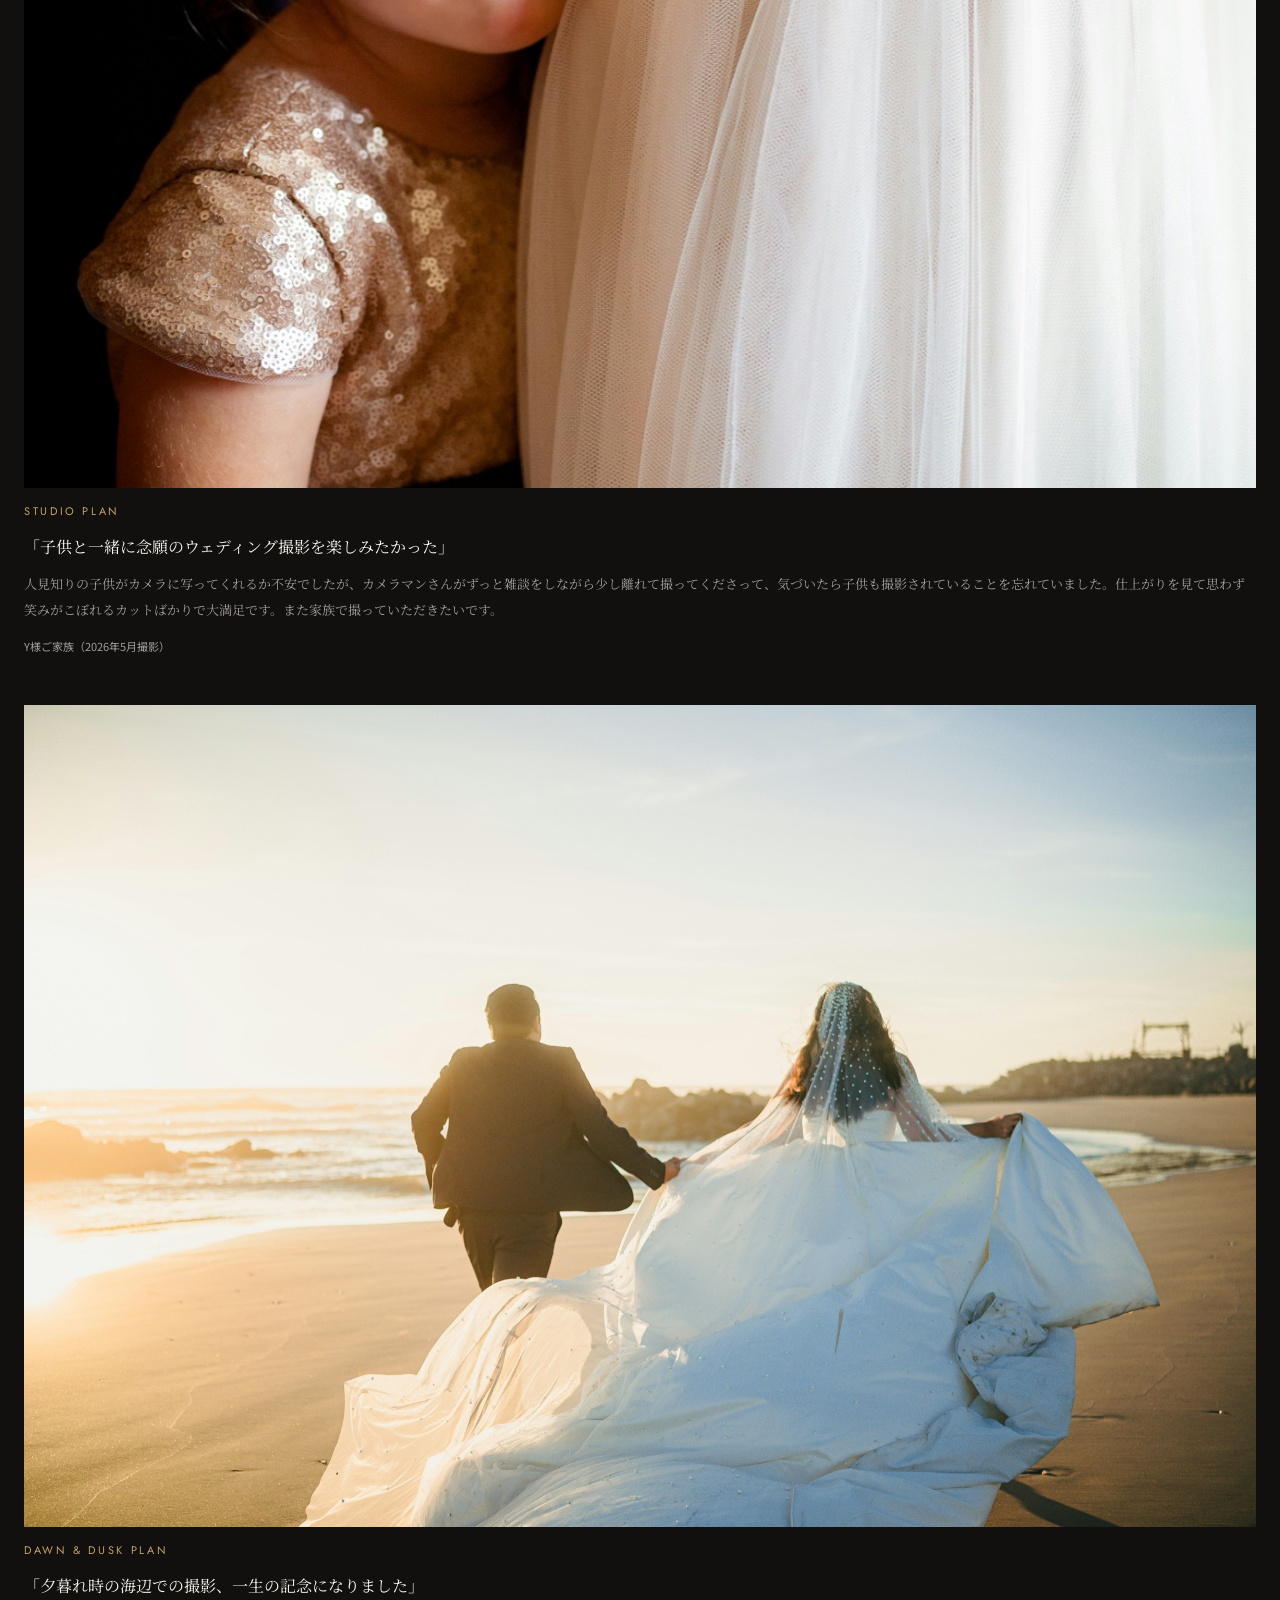
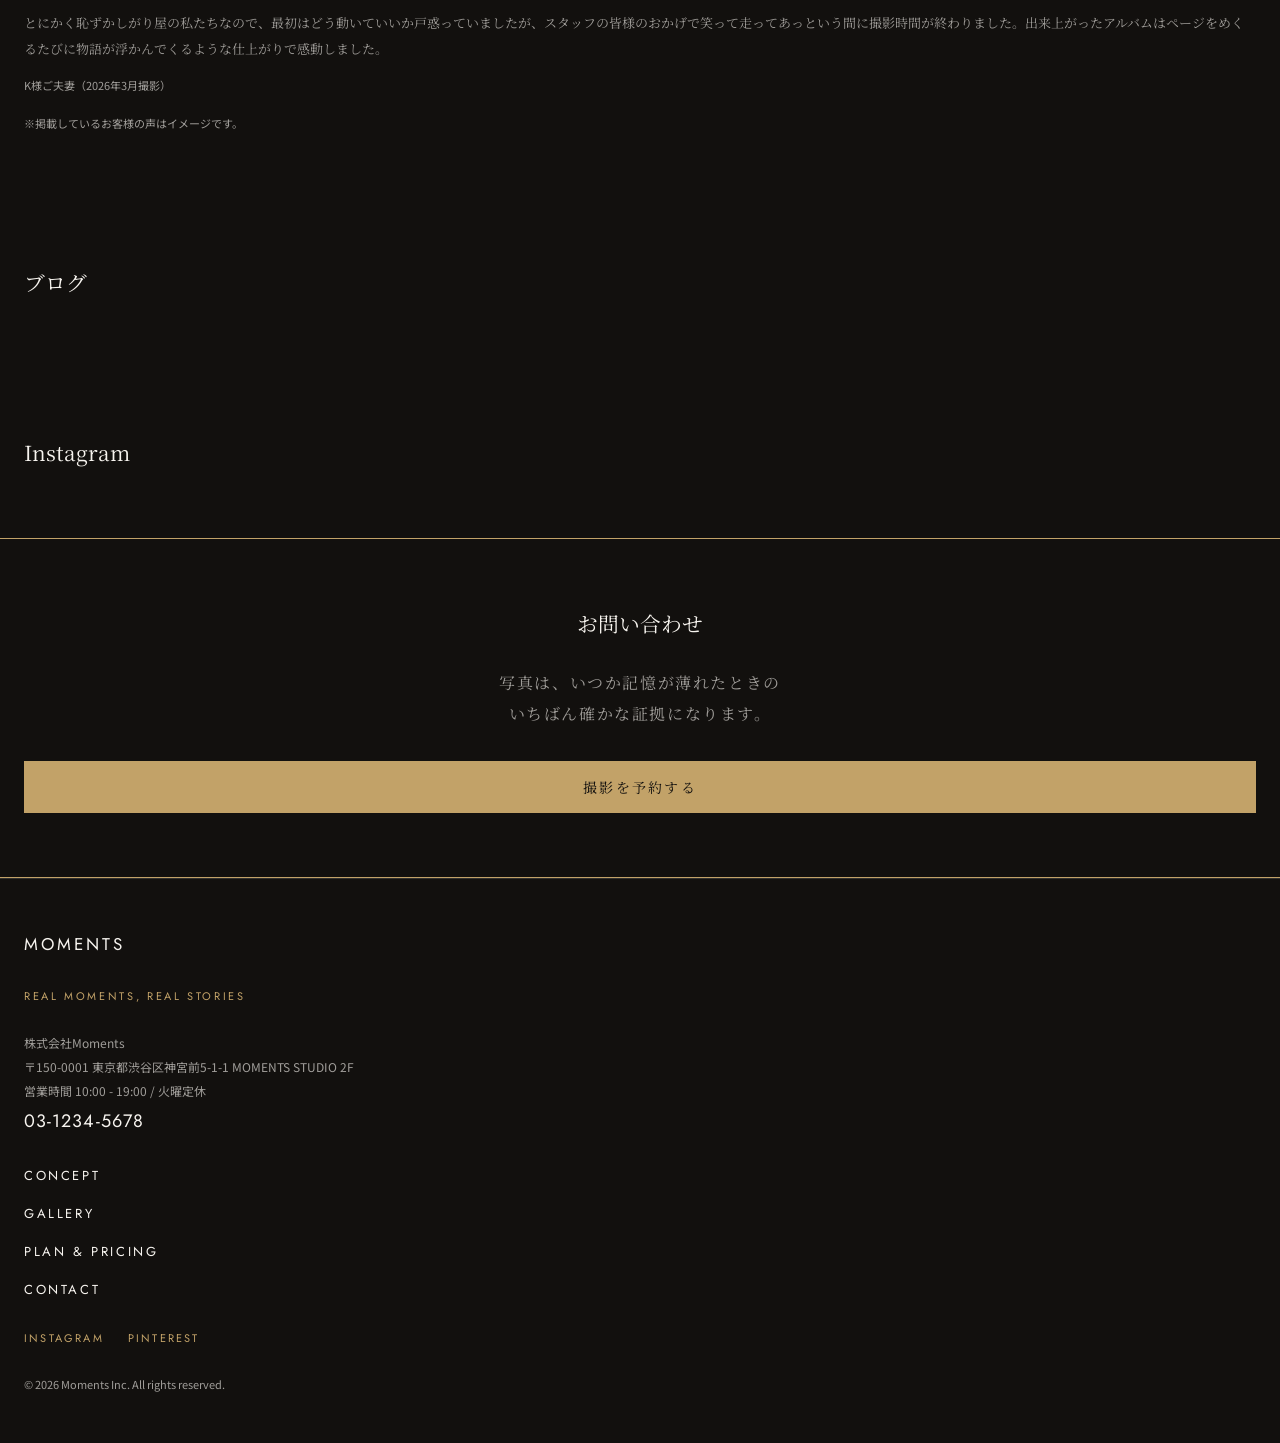
==== commit 5bd1cf08: "heroのレスポンシブ完了" ====
--- a/index.html
+++ b/index.html
@@ -42,8 +42,10 @@
                         <p class="label">PHOTO WEDDING STUDIO</p>
                         <h1>恥ずかしいから 一番いいとこ<br>よしなに撮ってよね</h1>
                         <p class="lead">私たちにおまかせください。<br>自然なやりとりや笑いの中にある<br>二人の最高の瞬間を逃しません。</p>
+                        <div class="hero-buttons">
                         <a href="contact.html" class="btn-primary btn">撮影を予約する</a>
-                        <a href="plan.html" class="btn-secondary btn">プランと料金を見る</a>                        
+                        <a href="plan.html" class="btn-secondary btn">プランと料金を見る</a>   
+                        </div>                     
                     </div>
                     <p class="hero-scroll">SCROLL</p>
                 </div>
--- a/assets/css/style.css
+++ b/assets/css/style.css
@@ -140,7 +140,7 @@
  margin: 0;
   margin-bottom: var(--sp-3);
   font-weight: 400;
-  font-size: 1.375rem;
+  font-size: clamp(1.375rem,3.125vw,2.5rem);
   letter-spacing: 0.08em;
   line-height: 1.85; 
 }
@@ -191,6 +191,7 @@
   justify-content: center;
   font-size: 0.875rem;
   letter-spacing: 0.16em; 
+  padding-inline: var(--sp-7);
  
 }
 .btn-primary {
@@ -214,10 +215,13 @@
   font-size: 0.625rem;
   letter-spacing: 0.3em;
 }
-.hero-text .btn-primary {
-   margin-top: auto;
-   margin-bottom: var(--sp-2);
-}
+.hero-buttons { 
+  margin-top: auto;
+  display: flex;
+  flex-direction: column;
+  gap: var(--sp-3);
+
+} 
 #drawer-toggle {
   background-color: transparent;
   border: none;
@@ -444,4 +448,56 @@
   letter-spacing: 0.1em;
   line-height: 1.9;
   color: var(--c-on-dark-mute);
+}
+@media (min-width: 1280px) { 
+  #drawer-toggle {
+    display: none;
+  } 
+  #drawer {
+    display: flex; 
+    gap: var(--sp-7);
+    padding-block: 0;
+    align-items: center;
+    padding-inline: var(--sp-9);
+  }
+  #drawer address {
+    display: none;
+  }
+  #drawer .sns {
+    display: none;
+  }
+  .drawer-menu {
+    display: flex;
+    gap: var(--sp-7);
+  }
+  .drw-ja {
+    display: none;
+  }
+  .drawer-menu li {
+    border-bottom: none;
+  }
+  header {
+    display: flex;
+    justify-content: space-between;
+    align-items: center;
+  }
+  #drawer .btn {
+    margin-top: 0;
+}
+  :root {
+    --header-h:88px;
+}
+  .hero-overlay { 
+    background-image: linear-gradient(90deg, rgb(18 16 14 / 40%) 0%, rgb(18 16 14 / 0%) 100%);
+  }
+  .hero-buttons { 
+    flex-direction: row;
+
+  }
+  .header-bar {
+    padding-inline: var(--sp-9);
+  }
+  .hero-text {
+    left: var(--sp-9);
+  }
 }
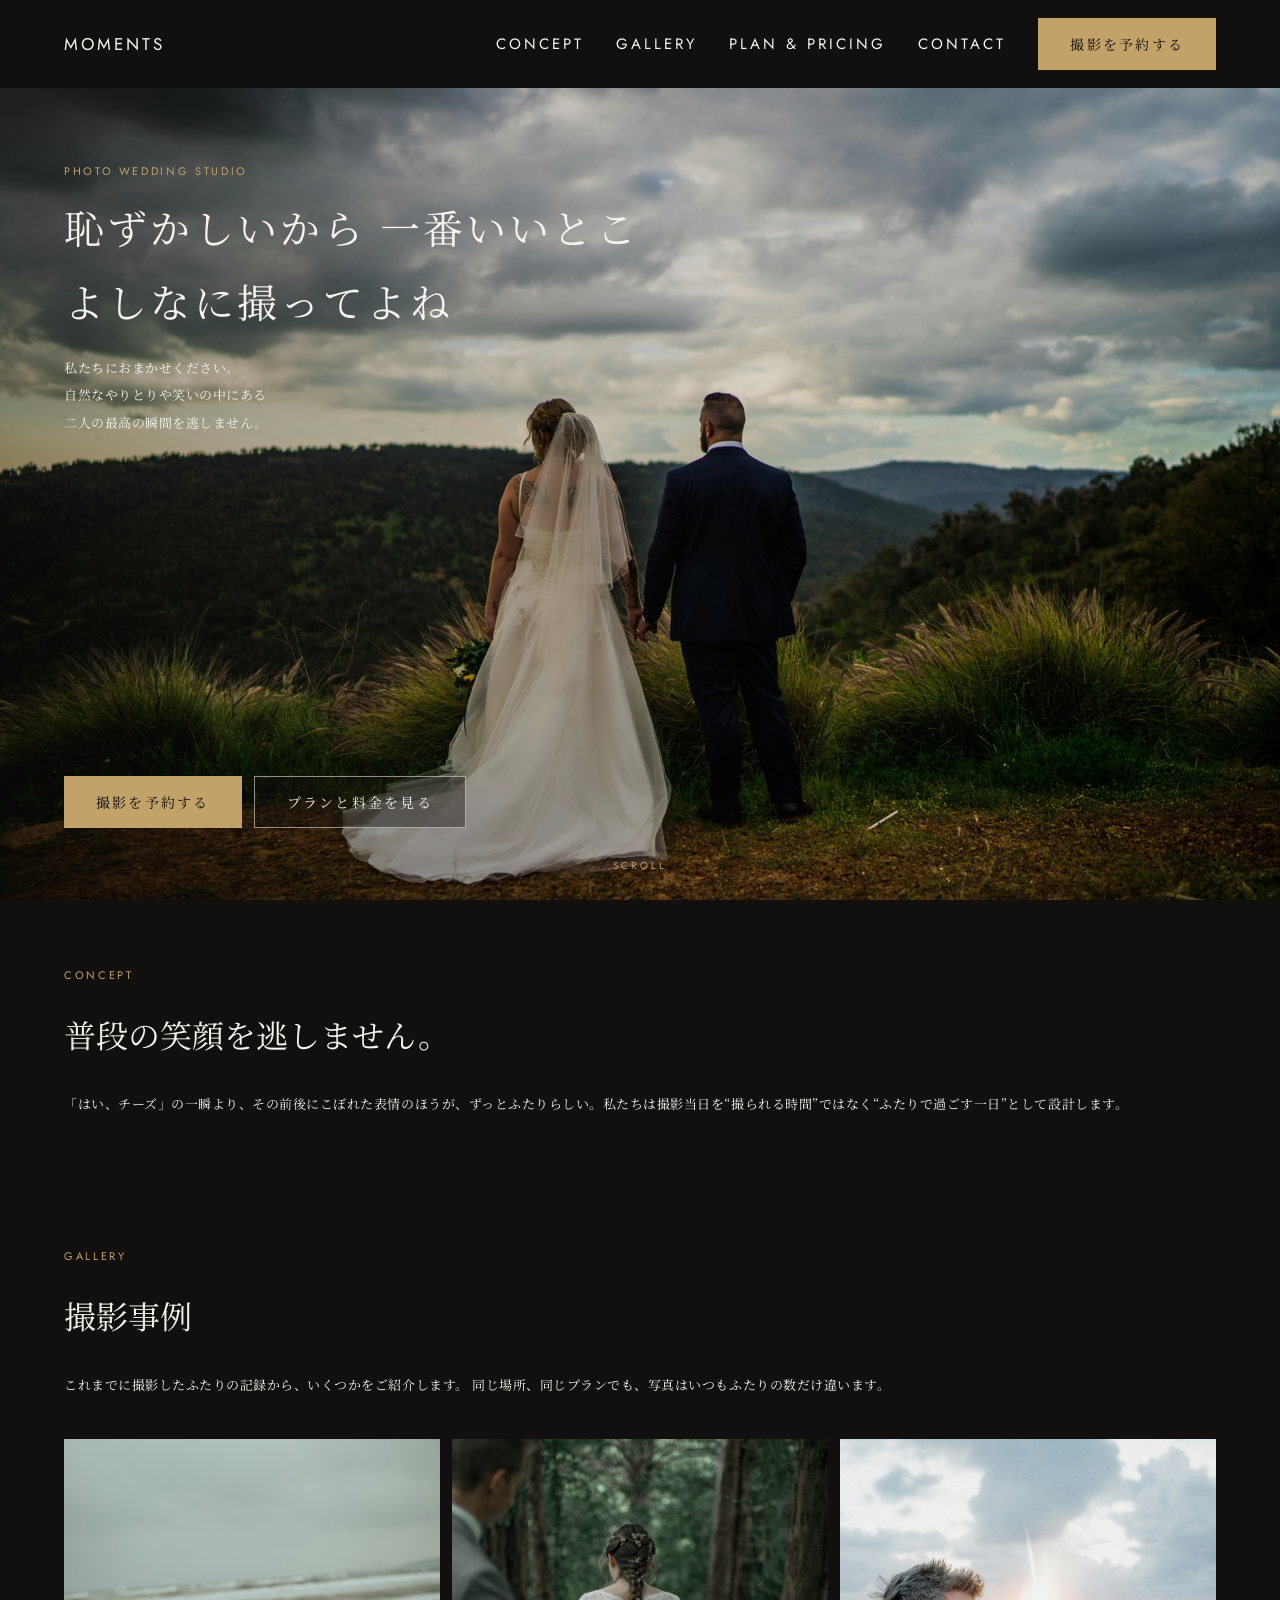
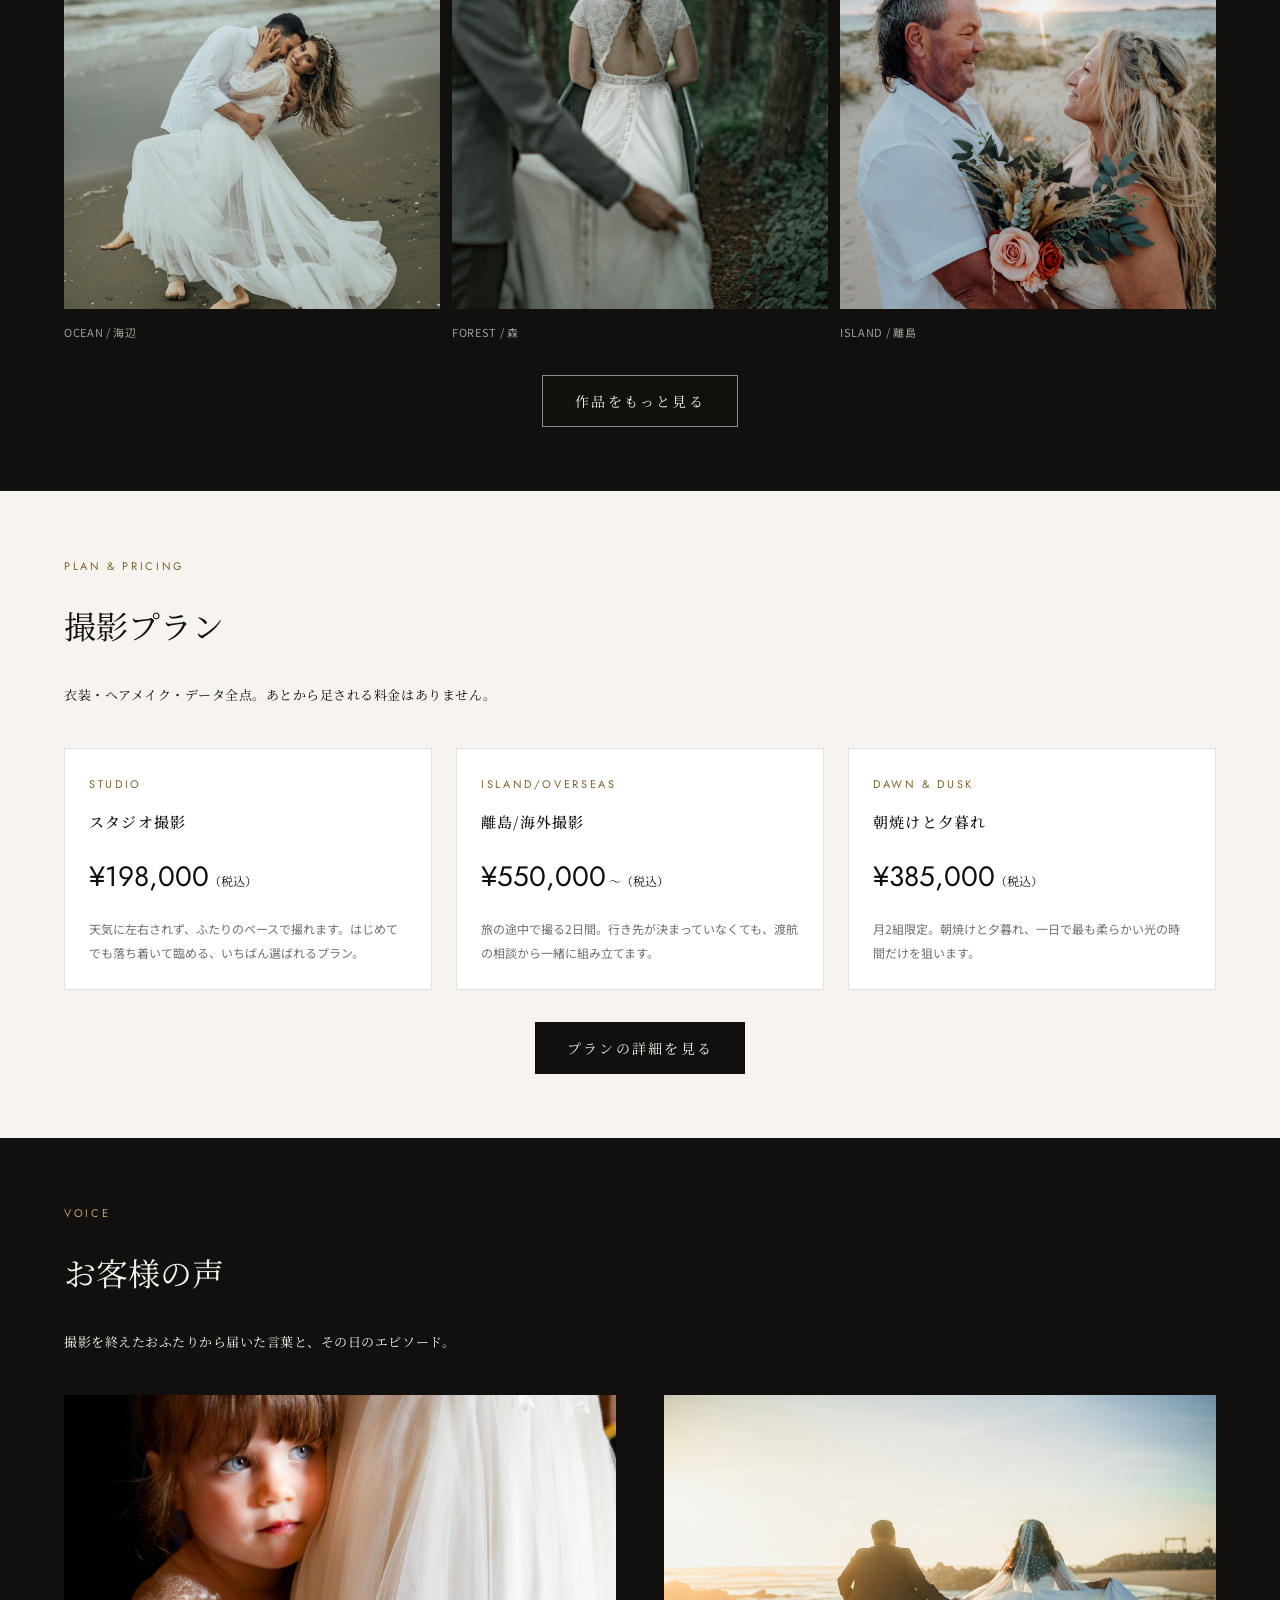
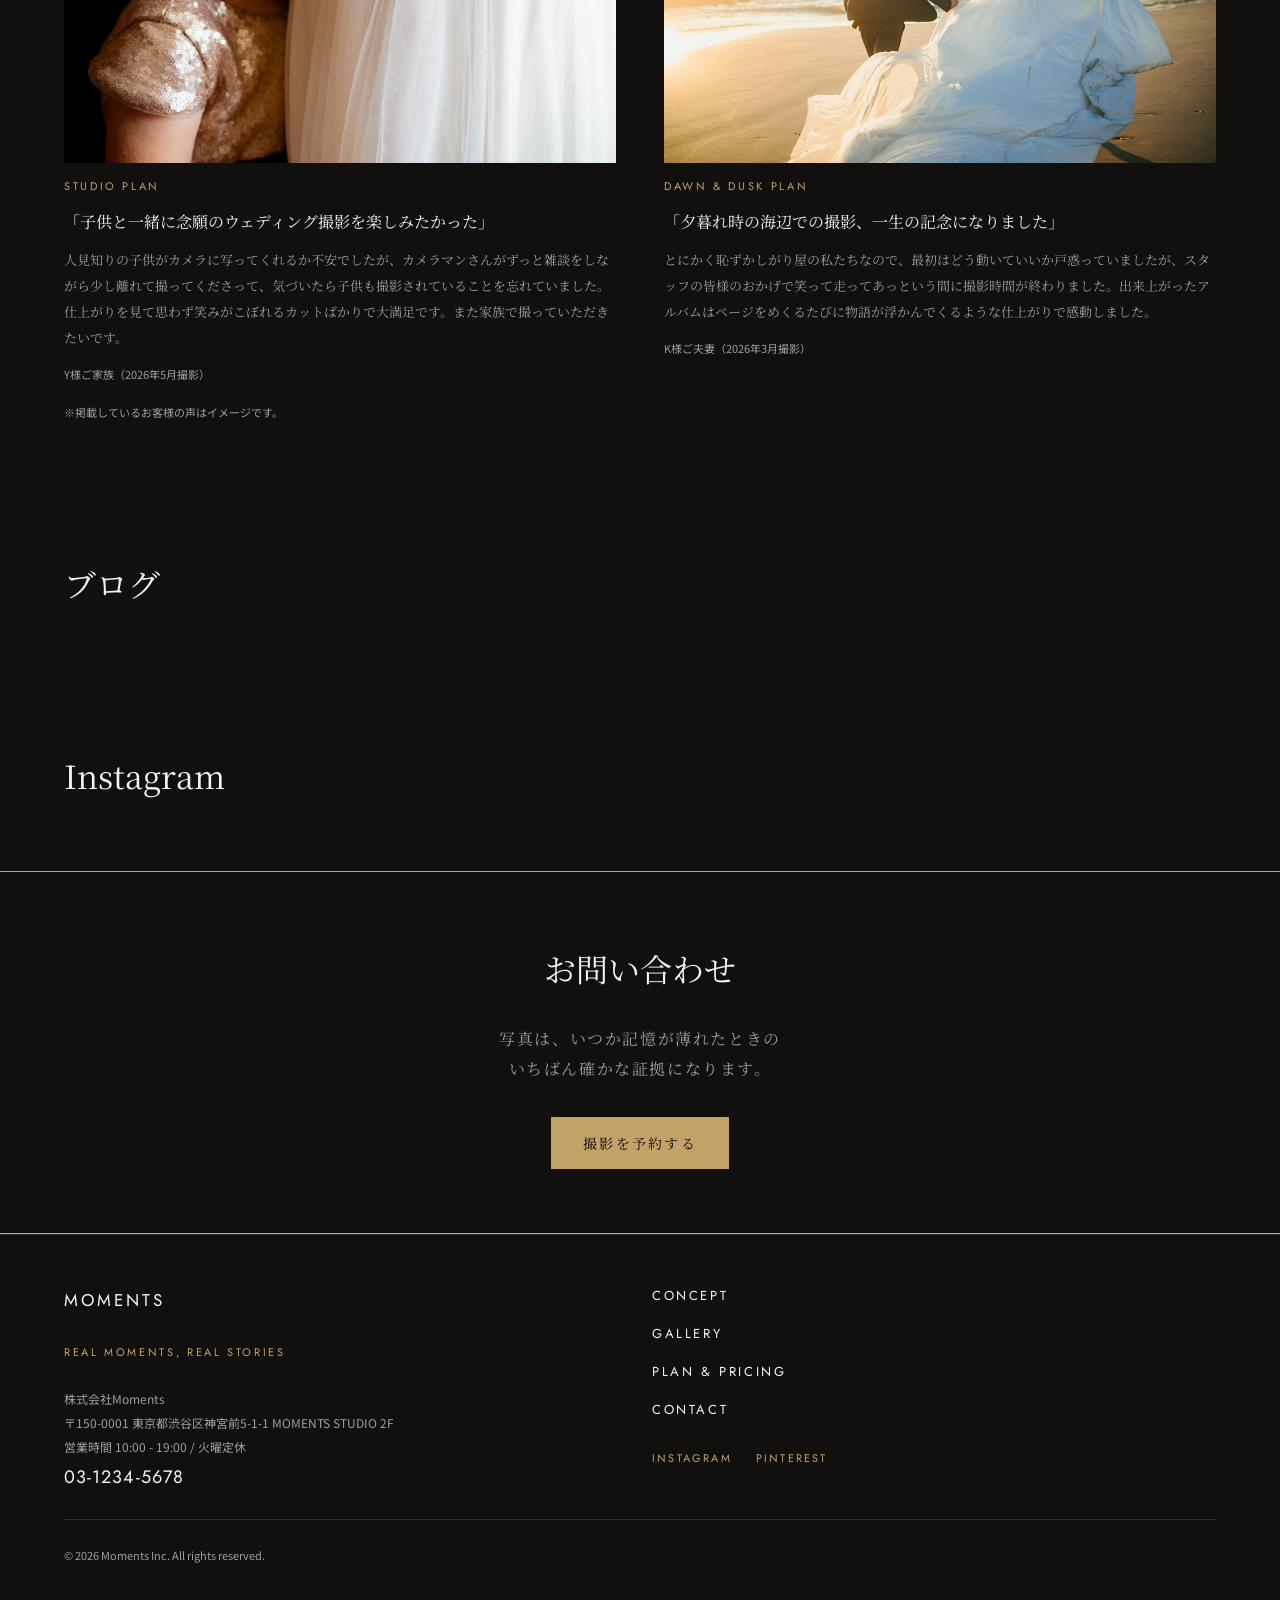
==== commit 39367387: "footerの中身のレスポンシブ" ====
--- a/index.html
+++ b/index.html
@@ -140,7 +140,7 @@
                 </section>
             </main>
     <footer>
-        
+        <div class="footer-info">
          <a class="logo" href="index.html">moments</a>
          <p class="label">REAL MOMENTS, REAL STORIES</p>
          <address>
@@ -149,6 +149,8 @@
             営業時間 10:00 - 19:00 / 火曜定休<br>
            <a href="tel:0312345678">03-1234-5678</a>
         </address>
+        </div>
+        <div class="footer-navi">
             <nav aria-label="フッターメニュー">
             <ul>
                 <li><a href="concept.html">CONCEPT</a></li>
@@ -161,6 +163,7 @@
                 <li> <a href="#">INSTAGRAM</a> </li> <!-- 要差し替え -->
                 <li><a href="#">PINTEREST</a></li> <!-- 要差し替え -->
             </ul>
+        </div>
         <small>© 2026 Moments Inc. All rights reserved.</small>
             
         
--- a/assets/css/style.css
+++ b/assets/css/style.css
@@ -288,7 +288,7 @@
   gap: var(--sp-4);
 }
 .section-text h2 {
-  font-size: 1.3rem;
+  font-size: clamp(1.3rem,2.5vw,2rem);
   margin-bottom: var(--sp-2);
   
 }
@@ -438,6 +438,11 @@
   font-size: 0.6875rem;
   color: var(--c-on-dark-mute);
 }
+.footer-info,.footer-navi {
+  display: flex;
+  flex-direction: column;
+  gap: var(--sp-6);
+}
 .section-cta {
   text-align: center;
   border-top: 1px solid var(--c-accent);
@@ -500,4 +505,34 @@
   .hero-text {
     left: var(--sp-9);
   }
+  .plan { 
+    display: grid;
+    grid-template-columns: 1fr 1fr 1fr;
+  }
+  .voice {
+    display: grid;
+    grid-template-columns: 1fr 1fr;
+  }
+  .photo-grid {
+    grid-template-columns: 1fr 1fr 1fr; 
+  }
+  .photo-grid figure:nth-child(4) {
+    display: none;
+  }
+  .section-text {
+    padding-inline: var(--sp-9);
+  }
+  .section-text .btn { 
+    align-self: center;
+  }
+  footer {
+    display: grid;
+    grid-template-columns: 1fr 1fr;
+    padding-inline: var(--sp-9);
+  }
+  footer small {
+    grid-column: 1 / -1;
+    border-top: solid 1px var(--c-ink-line);
+    padding-top: var(--sp-6);
+  }
 }
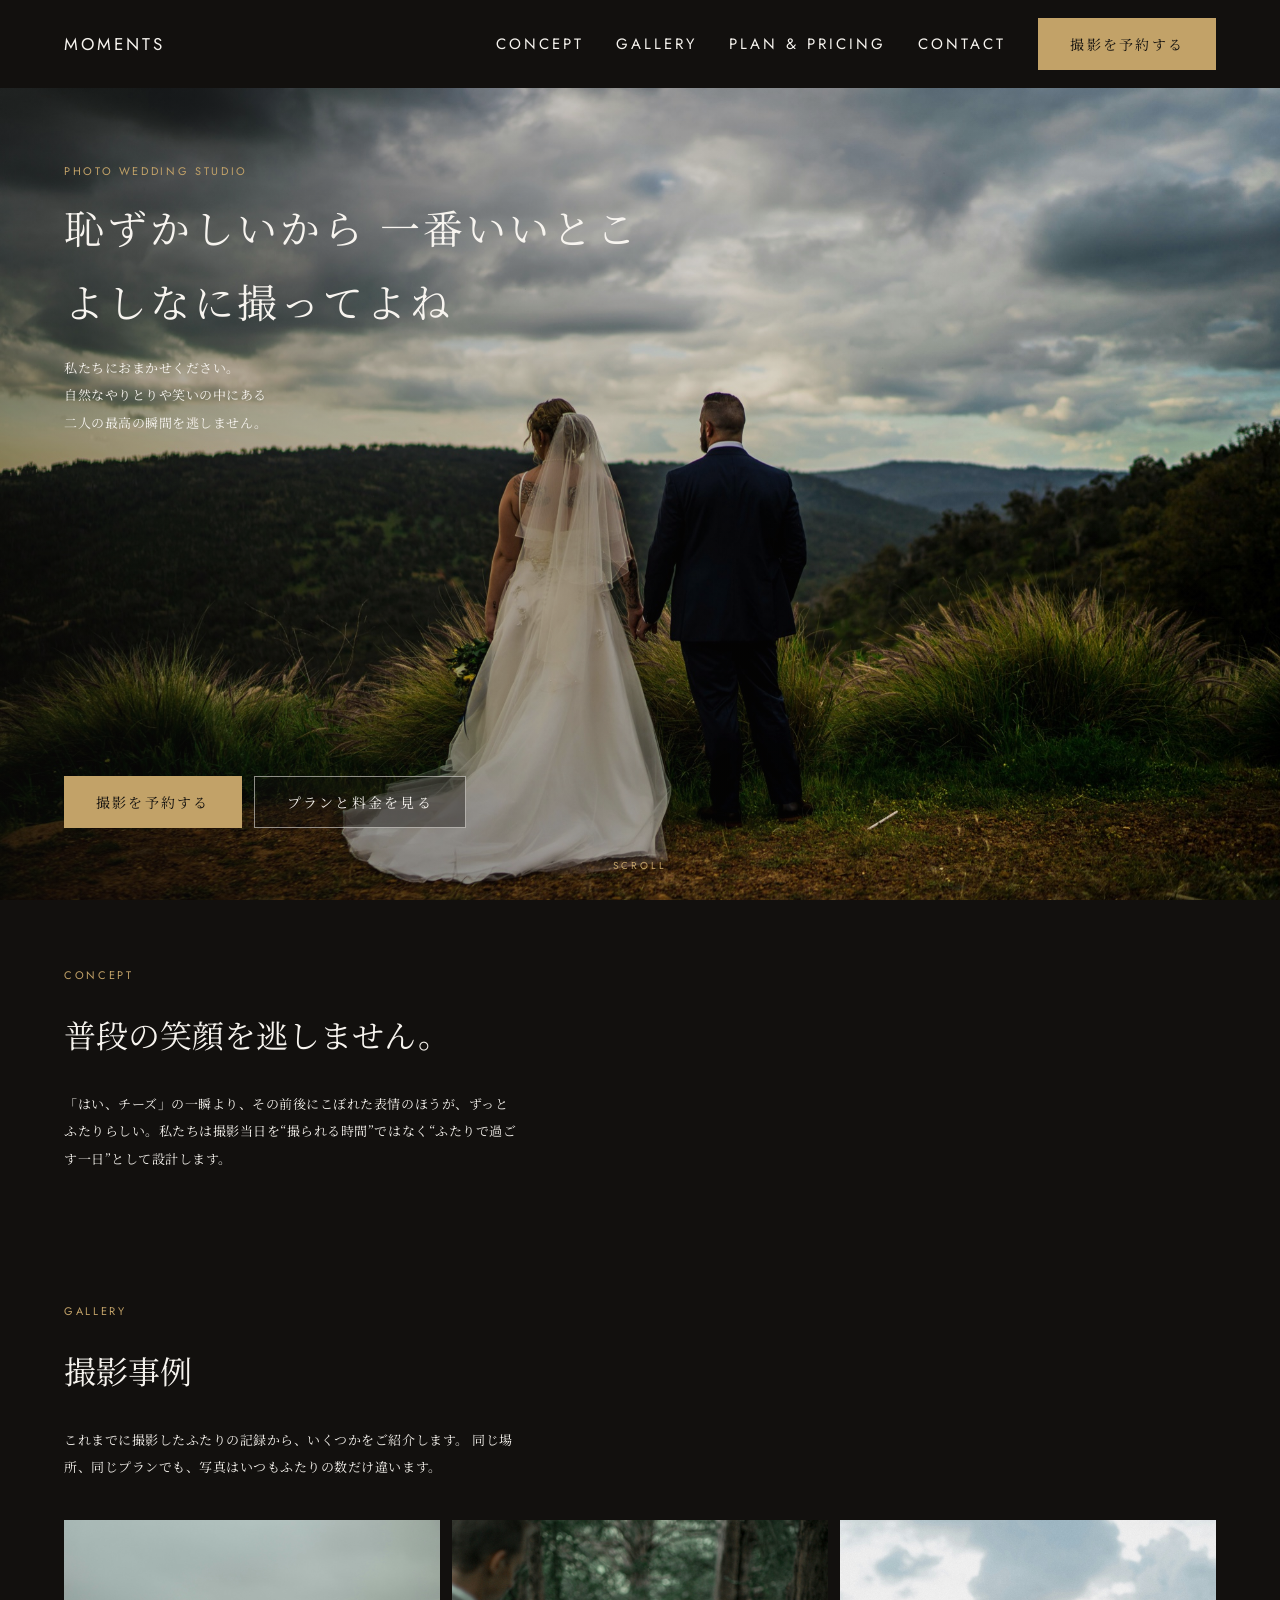
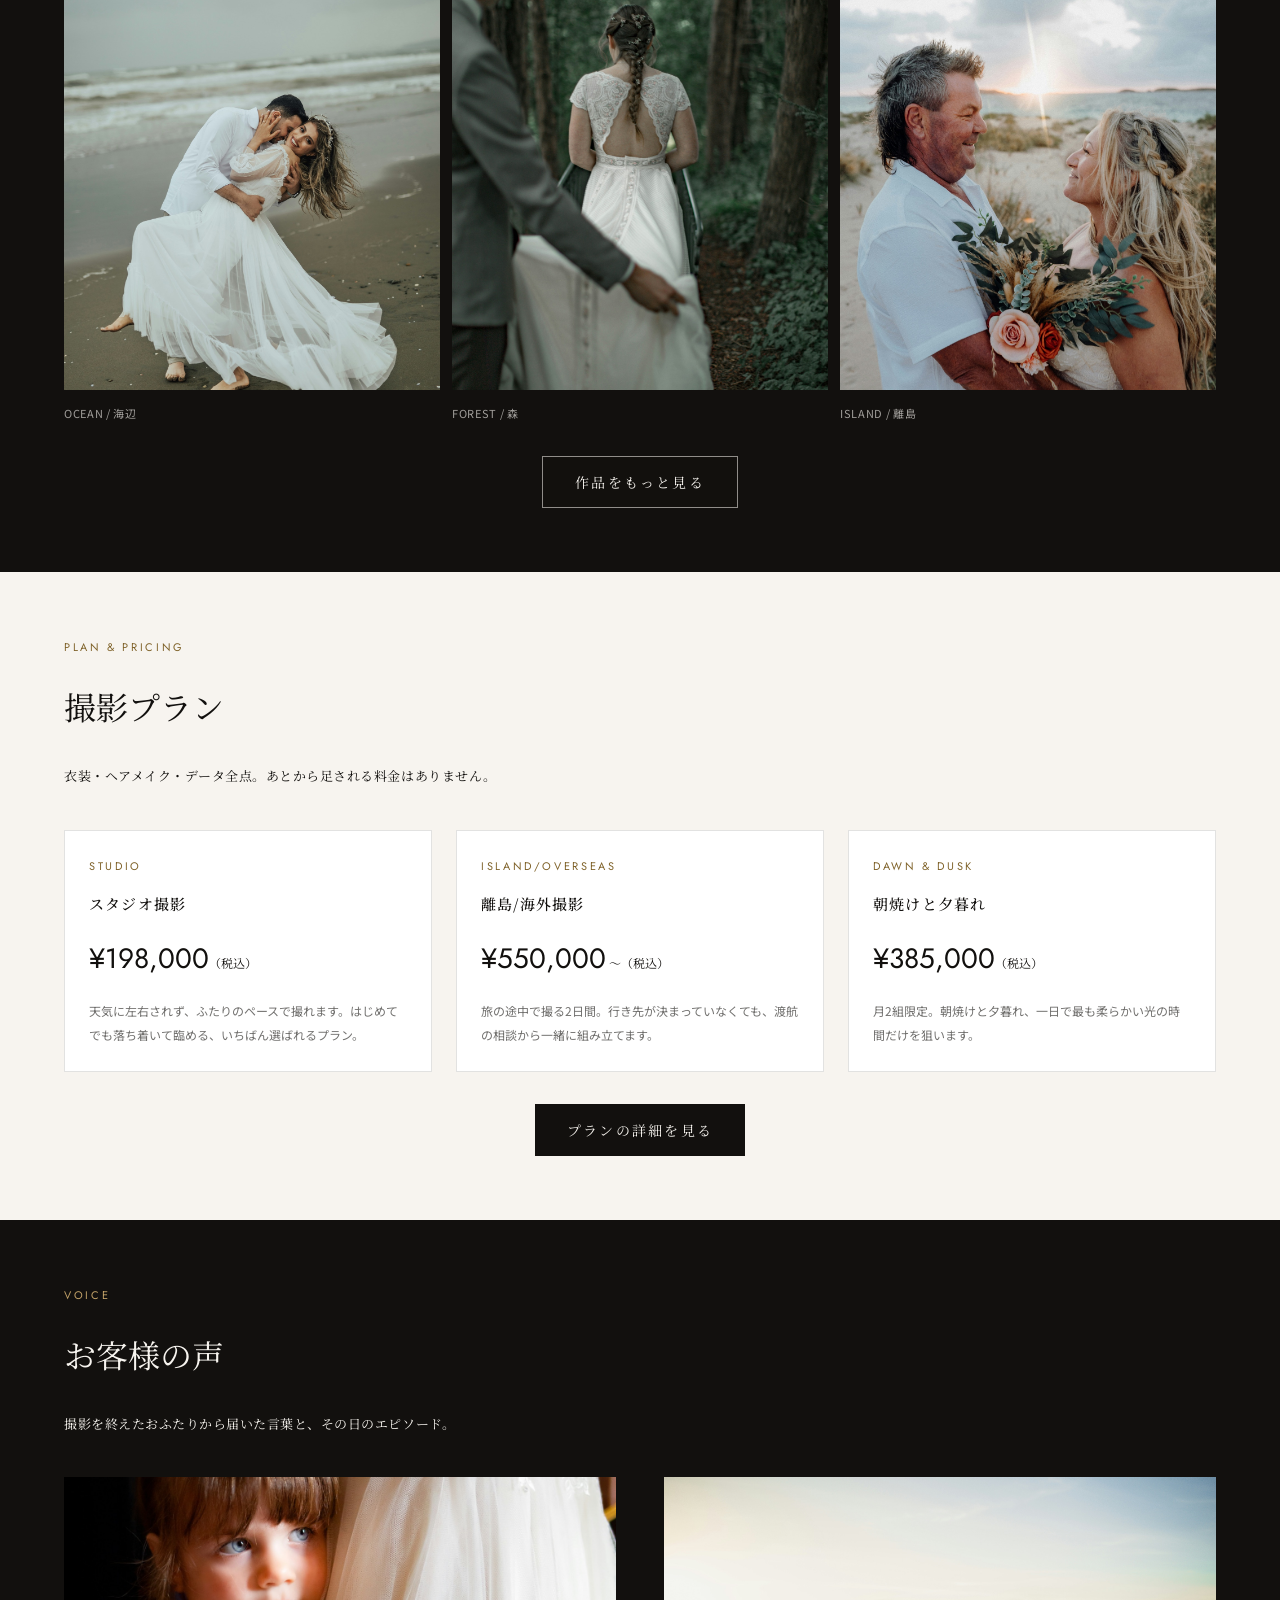
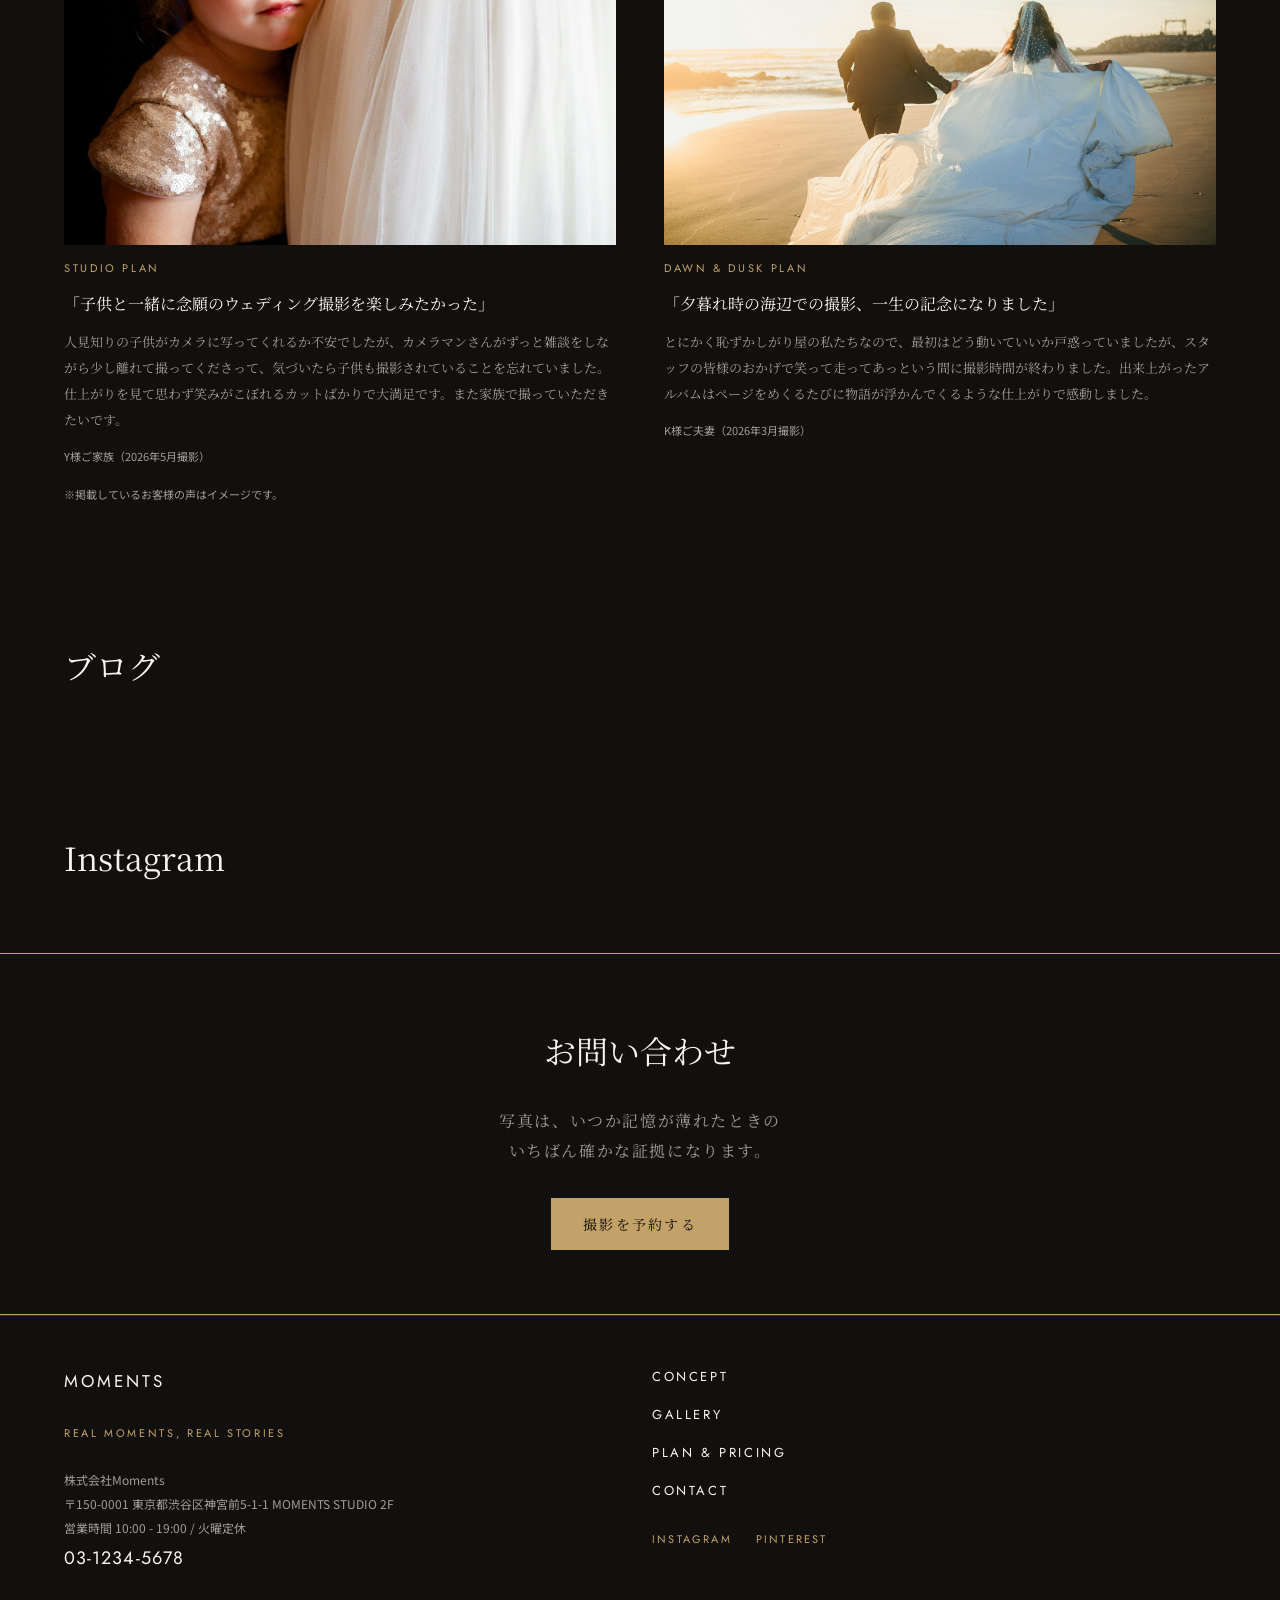
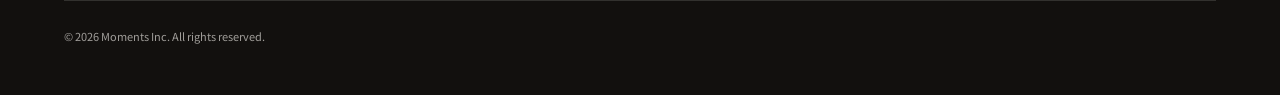
==== commit 7b0ce34b: "Day 16: SEOとfavicon、768の@mediaを追加" ====
--- a/index.html
+++ b/index.html
@@ -3,10 +3,15 @@
 
 <head>
     <meta charset="UTF-8">
-    <title>moments</title>
+    <title>フォトウェディング｜Moments｜最高の記念写真を撮りたいあなたへ</title>
+    <meta name="description" content="東京のフォトウェディングスタジオ『Moments|モーメンツ』です。スタジオ撮影の他、野外でのロケーション撮影、国内外の旅行を兼ねた撮影も得意としています。恥ずかしがり屋さん歓迎。まずはお話を聞かせてください。私たちが夢を実現します。">
+    <meta property="og:title" content="フォトウェディング｜Moments">
+    <meta property="og:description" content="東京のフォトウェディングスタジオ『Moments|モーメンツ』です。">
+    <meta property="og:type" content="website">
     <meta name="viewport" content="width=device-width, initial-scale=1">
     <link rel="stylesheet" href="https://fonts.googleapis.com/css2?family=Jost:wght@400;500&family=Noto+Serif+JP:wght@400;500&family=Noto+Sans+JP:wght@400&family=Playfair+Display:wght@400;500&display=swap">
     <link rel="stylesheet" href="assets/css/style.css">
+    <link rel="icon" href="assets/img/favicon.svg">
 
 </head>
 <body>
--- a/assets/css/style.css
+++ b/assets/css/style.css
@@ -311,6 +311,7 @@
 }
 .section-text .lead {
   margin-bottom: var(--sp-6);
+  max-width: 35em;
 }
 .section-text .btn {
   margin-top: var(--sp-4);
@@ -437,11 +438,15 @@
   font-family: var(--f-caption);
   font-size: 0.6875rem;
   color: var(--c-on-dark-mute);
+  order: 2;
 }
 .footer-info,.footer-navi {
   display: flex;
   flex-direction: column;
   gap: var(--sp-6);
+}
+.footer-info {
+  order: 1;
 }
 .section-cta {
   text-align: center;
@@ -453,6 +458,22 @@
   letter-spacing: 0.1em;
   line-height: 1.9;
   color: var(--c-on-dark-mute);
+}
+@media (min-width: 768px) {
+   .hero-buttons { 
+    flex-direction: row;
+}
+  .section-text .btn { 
+    align-self: center;
+  }
+    .plan { 
+    display: grid;
+    grid-template-columns: 1fr 1fr 1fr;
+  }
+  .voice {
+    display: grid;
+    grid-template-columns: 1fr 1fr;
+  }
 }
 @media (min-width: 1280px) { 
   #drawer-toggle {
@@ -495,24 +516,12 @@
   .hero-overlay { 
     background-image: linear-gradient(90deg, rgb(18 16 14 / 40%) 0%, rgb(18 16 14 / 0%) 100%);
   }
-  .hero-buttons { 
-    flex-direction: row;
-
-  }
   .header-bar {
     padding-inline: var(--sp-9);
   }
   .hero-text {
     left: var(--sp-9);
   }
-  .plan { 
-    display: grid;
-    grid-template-columns: 1fr 1fr 1fr;
-  }
-  .voice {
-    display: grid;
-    grid-template-columns: 1fr 1fr;
-  }
   .photo-grid {
     grid-template-columns: 1fr 1fr 1fr; 
   }
@@ -522,9 +531,7 @@
   .section-text {
     padding-inline: var(--sp-9);
   }
-  .section-text .btn { 
-    align-self: center;
-  }
+
   footer {
     display: grid;
     grid-template-columns: 1fr 1fr;
@@ -535,4 +542,7 @@
     border-top: solid 1px var(--c-ink-line);
     padding-top: var(--sp-6);
   }
+  .footer-info {
+    order: 0;
+  }
 }
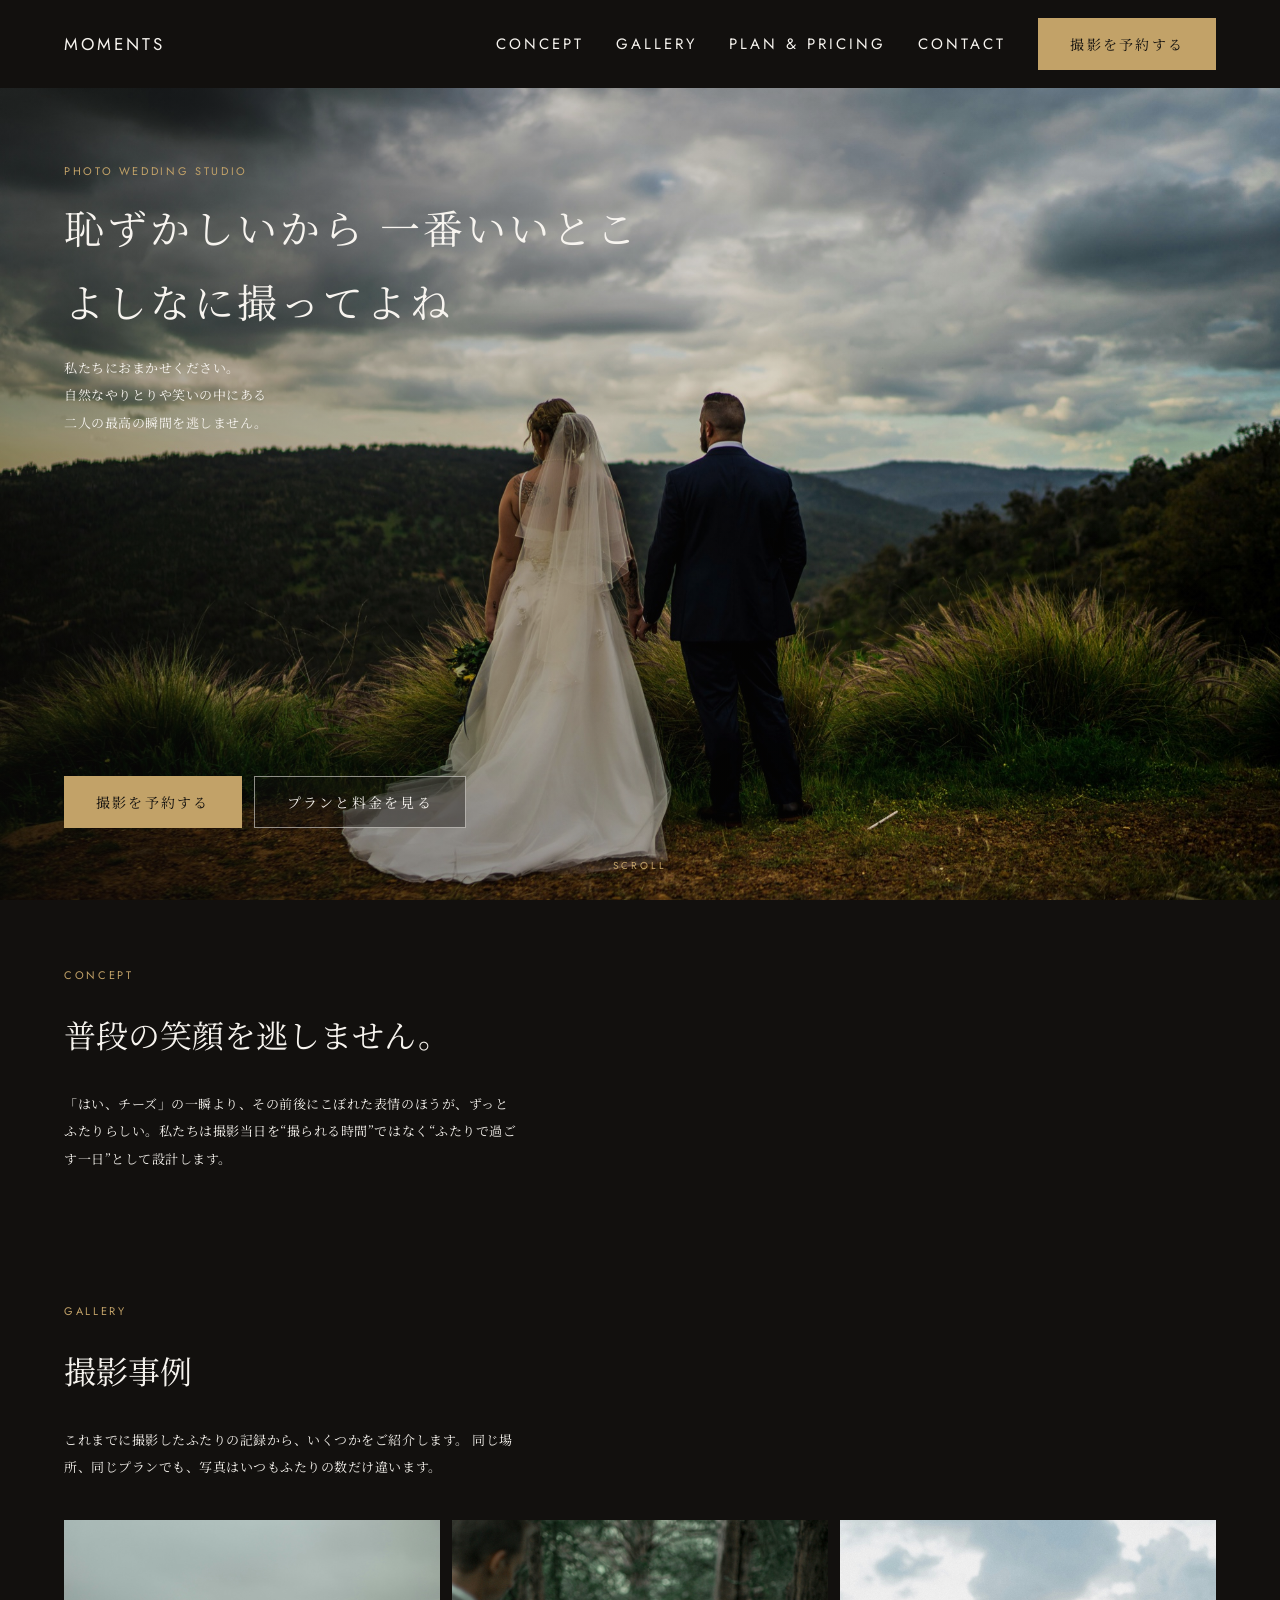
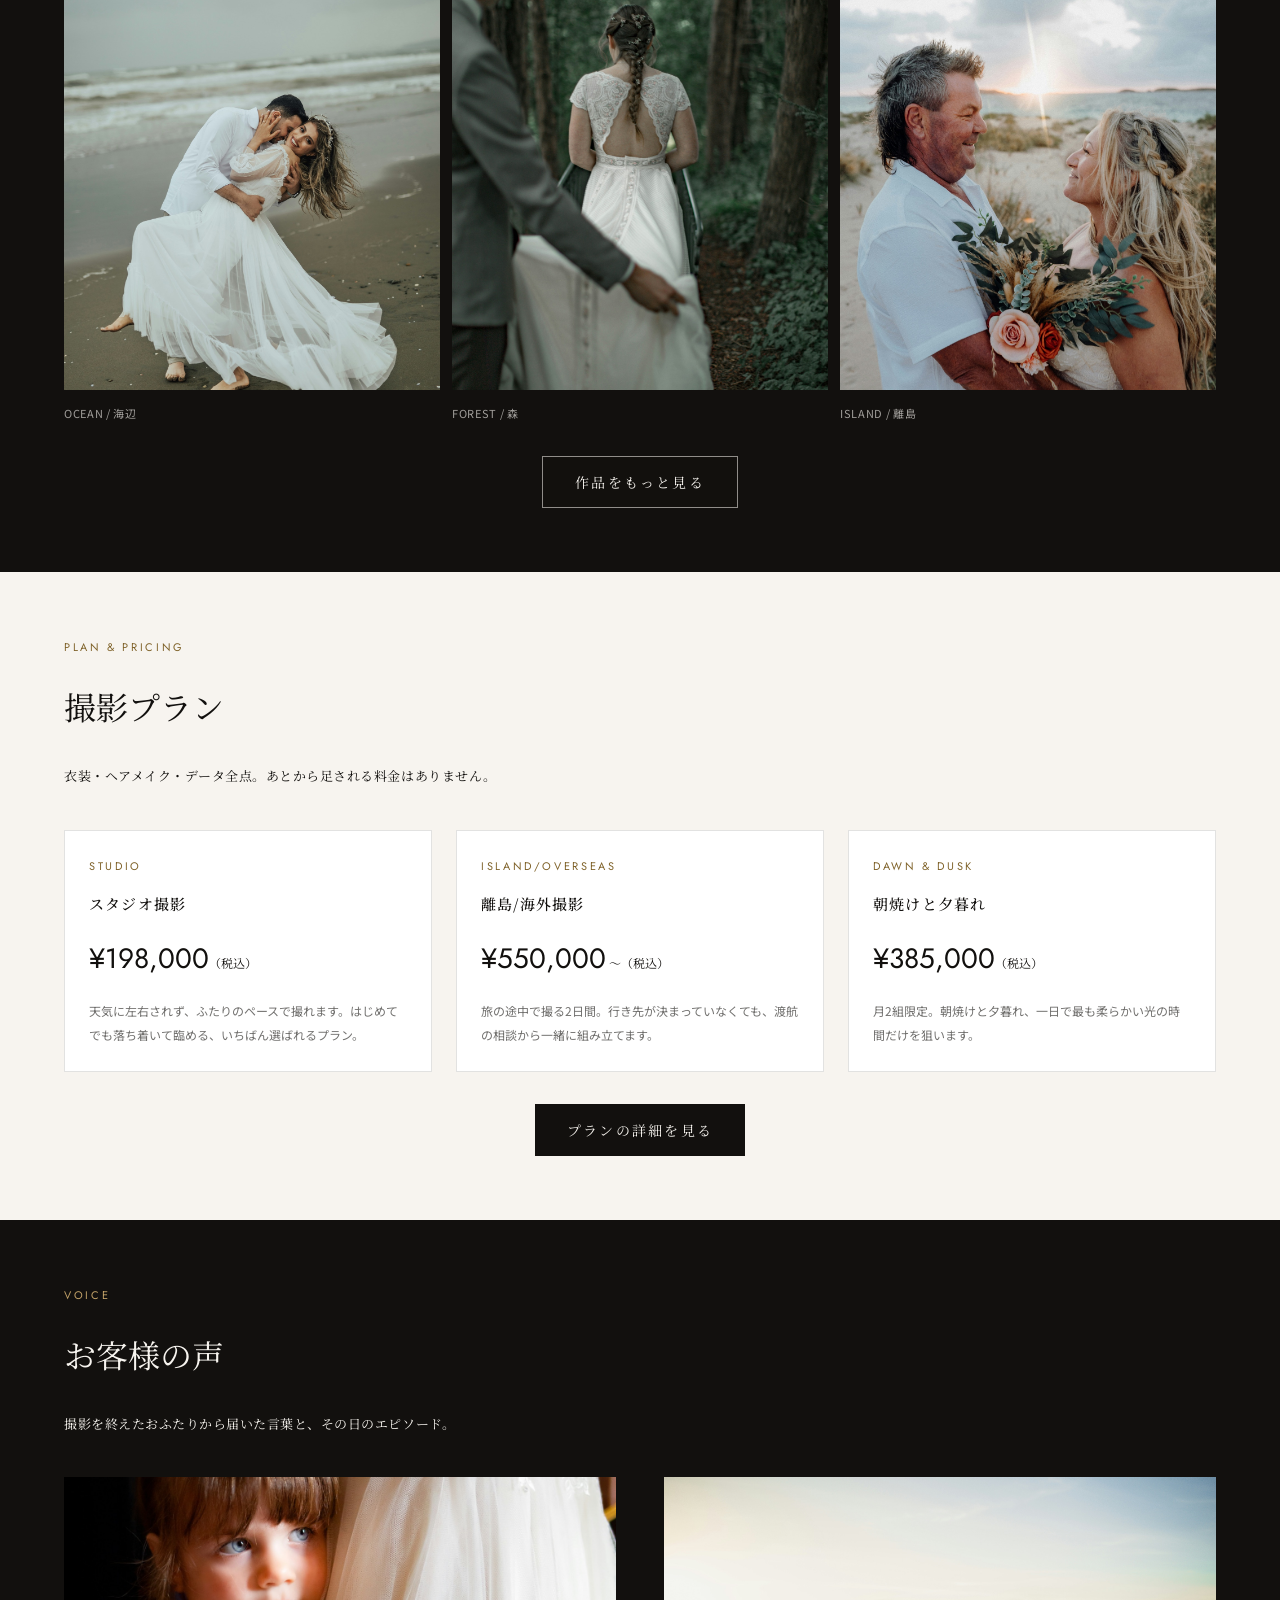
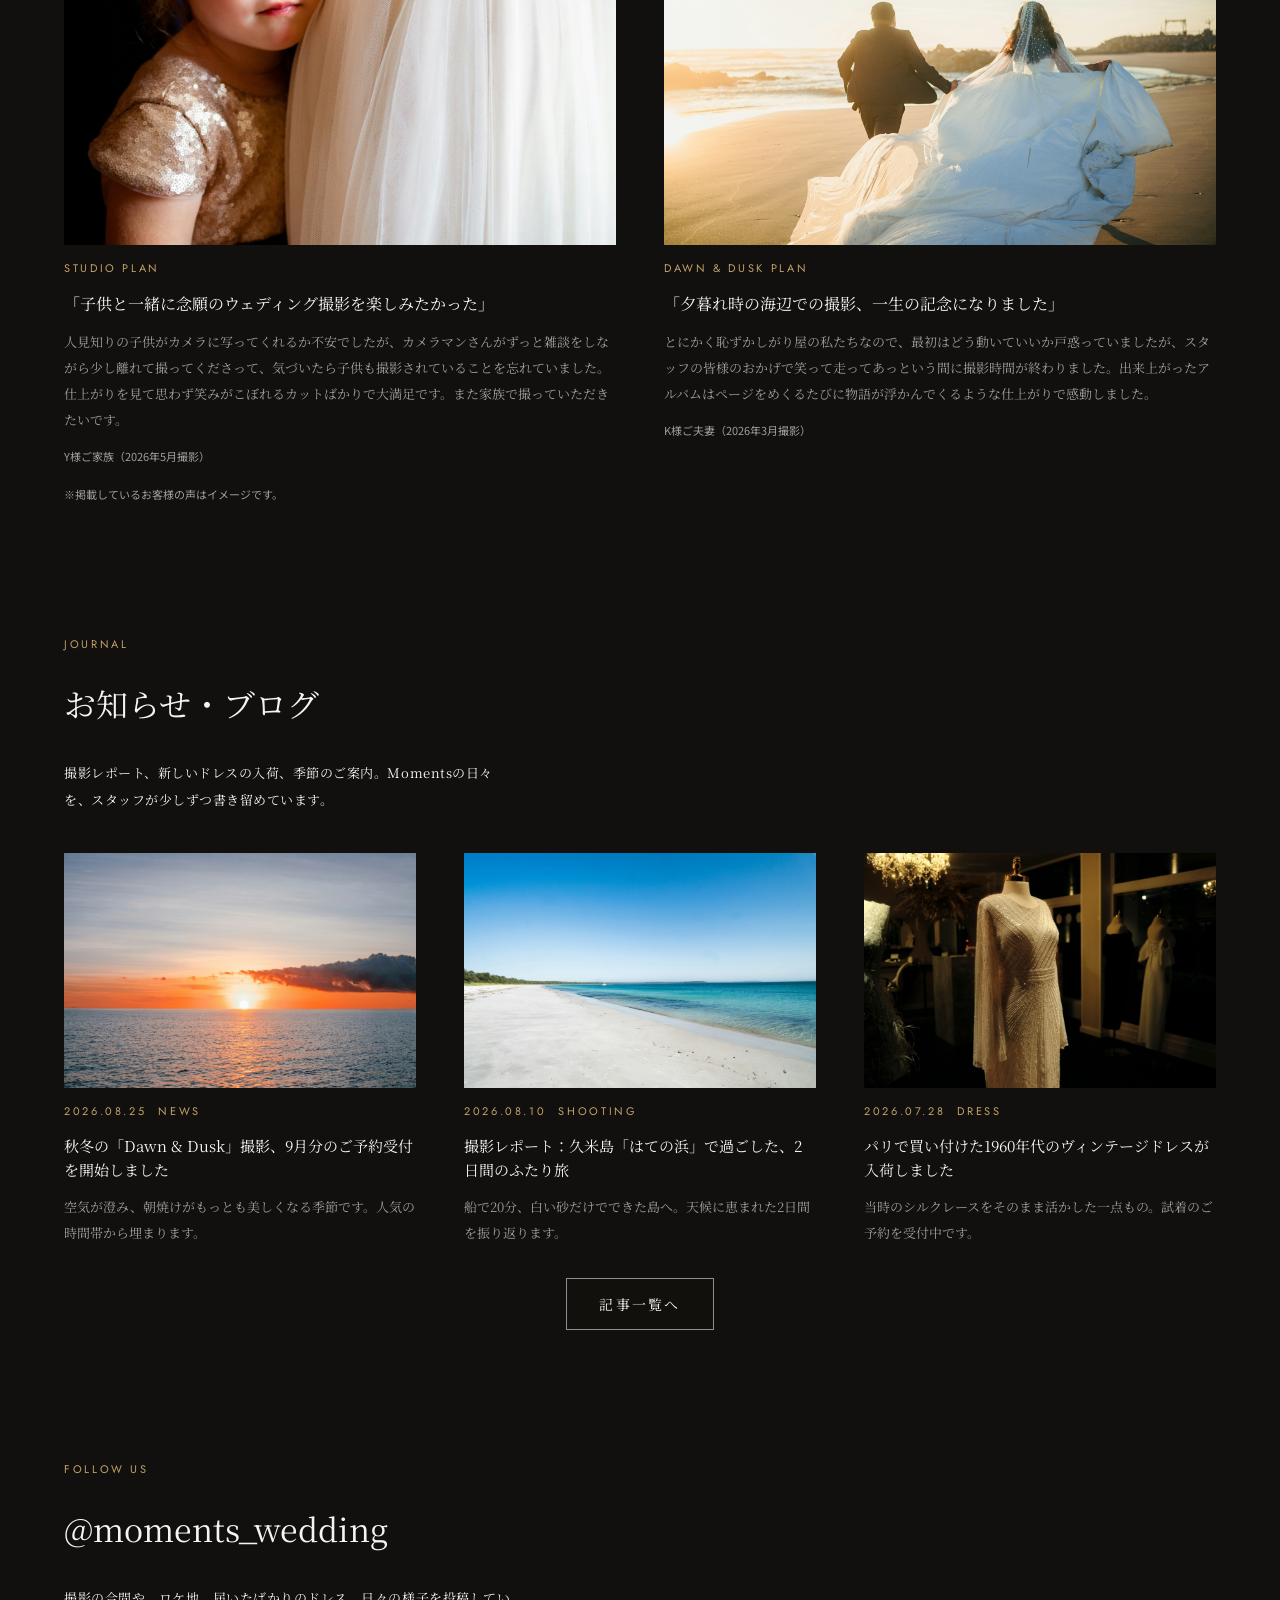
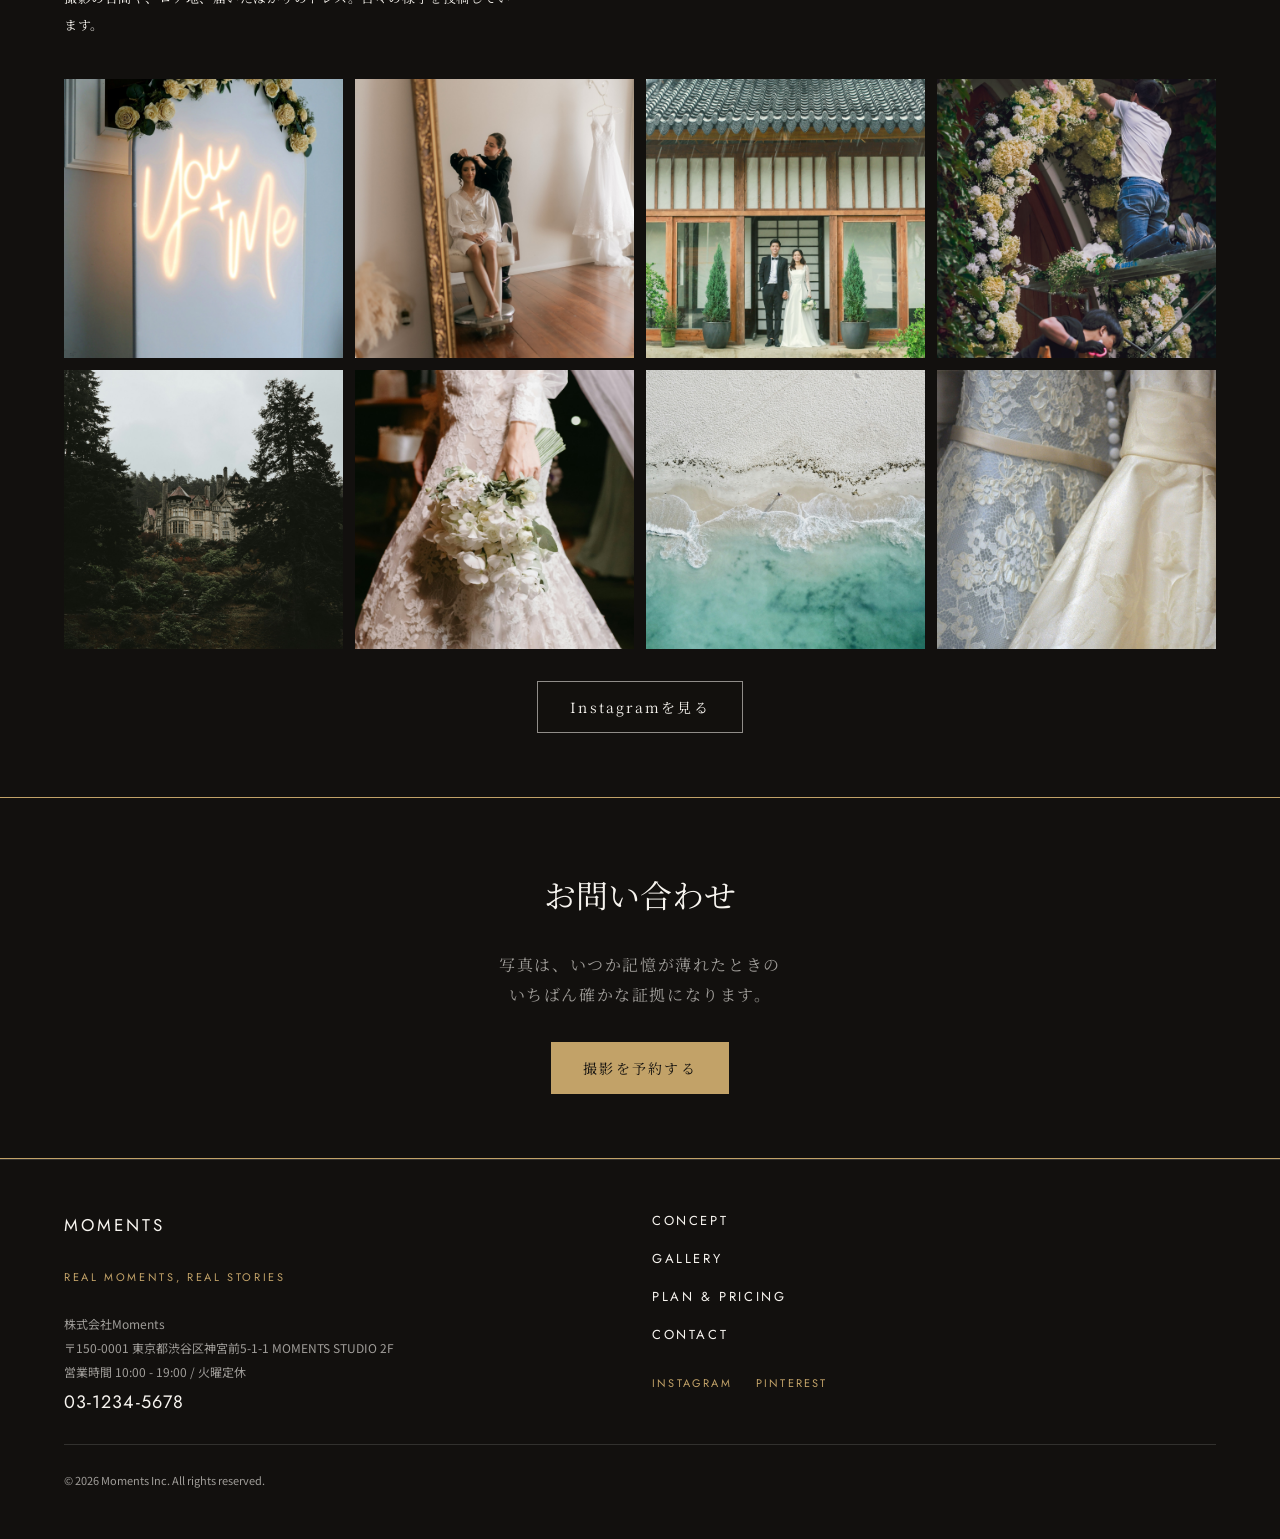
==== commit 62ad1b03: "InstagramとブログのセクションをHTMLとCSSで完成" ====
--- a/index.html
+++ b/index.html
@@ -133,10 +133,65 @@
                     <p class="note">※掲載しているお客様の声はイメージです。</p>
                 </section>
                 <section class="section-text">
-                    <h2>ブログ</h2>
-                </section>
-                <section class="section-text">
-                    <h2>Instagram</h2>
+                    <p class="label">JOURNAL</p>
+                    <h2>お知らせ・ブログ</h2>
+                    <p class="lead">撮影レポート、新しいドレスの入荷、季節のご案内。Momentsの日々を、スタッフが少しずつ書き留めています。</p>
+                    <div class="journal">
+                        <article>
+                            <img loading="lazy" src="assets/img/wedding_photo/vika-chartier-gGetOw7fQhk-unsplash.jpg" alt="夕暮れの海">
+                            <p class="journal-meta"><time datetime="2026-08-25">2026.08.25</time>NEWS</p>
+                            <h3 class="journal-title">秋冬の「Dawn & Dusk」撮影、9月分のご予約受付を開始しました</h3>
+                            <p class="journal-text">空気が澄み、朝焼けがもっとも美しくなる季節です。人気の時間帯から埋まります。</p>
+
+                        </article>
+                           <article>
+                            <img loading="lazy" src="assets/img/wedding_photo/silas-baisch-wRZ_myr0JGY-unsplash.jpg" alt="はての浜海岸">
+                            <p class="journal-meta"><time datetime="2026-08-10">2026.08.10</time>SHOOTING</p>
+                            <h3 class="journal-title">撮影レポート：久米島「はての浜」で過ごした、2日間のふたり旅</h3>
+                            <p class="journal-text">船で20分、白い砂だけでできた島へ。天候に恵まれた2日間を振り返ります。</p>
+
+                        </article>
+                           <article>
+                            <img loading="lazy" src="assets/img/wedding_photo/alan-alves-vuLqStay1Ic-unsplash.jpg" alt="パリのヴィンテージドレス">
+                            <p class="journal-meta"><time datetime="2026-07-28">2026.07.28</time>DRESS</p>
+                            <h3 class="journal-title">パリで買い付けた1960年代のヴィンテージドレスが入荷しました</h3>
+                            <p class="journal-text">当時のシルクレースをそのまま活かした一点もの。試着のご予約を受付中です。</p>
+
+                        </article>
+                    </div>
+                    <a href="#" class="btn-secondary btn">記事一覧へ</a> <!--要差し替え-->
+                </section>
+                <section class="section-text">
+                    <p class="label">FOLLOW US</p>
+                    <h2>@moments_wedding</h2>
+                    <p class="lead">撮影の合間や、ロケ地、届いたばかりのドレス。日々の様子を投稿しています。</p>
+                    <div class="instagram">
+                        <article>
+                            <img loading="lazy" src="assets/img/wedding_photo/pexels-wesley-woodard-177495-32266670.jpg" alt="結婚式のウェルカムボード">
+                        </article>
+                         <article>
+                            <img loading="lazy" src="assets/img/wedding_photo/pexels-rebornfilmes-35599196.jpg" alt="撮影前の身支度をする新婦">
+                        </article>
+                         <article>
+                            <img loading="lazy" src="assets/img/wedding_photo/pexels-ngoc-anh-nguyen-94971736-38415426.jpg" alt="雨宿りする新郎新婦">
+                        </article>
+                         <article>
+                            <img loading="lazy" src="assets/img/wedding_photo/pexels-matthew-jesus-468170389-35065808.jpg" alt="ウェディングアーチを作る職人二人">
+                        </article>
+                         <article>
+                            <img loading="lazy" src="assets/img/wedding_photo/nathan-mcdine-Sz2UlMzTv4I-unsplash.jpg" alt="イギリスの古城">
+                        </article>
+                         <article>
+                            <img loading="lazy" src="assets/img/wedding_photo/jonathan-borba-Bs_2L0WrY3E-unsplash.jpg" alt="生花のブーケとドレス">
+                        </article>
+                          <article>
+                            <img loading="lazy" src="assets/img/wedding_photo/emilio-garcia-Yx_khCZyX8g-unsplash.jpg" alt="白い砂浜をドローンで撮影">
+                        </article>
+                          <article>
+                            <img loading="lazy" src="assets/img/wedding_photo/anna-docking-p7v6X41PP4w-unsplash.jpg" alt="新着のドレスたち">
+                        </article>
+                    </div>
+                    <a href="#" class="btn-secondary btn">Instagramを見る</a> <!--要差し替え-->
                 </section>
                 <section class="section-text section-cta">
                     <h2>お問い合わせ</h2>
--- a/assets/css/style.css
+++ b/assets/css/style.css
@@ -392,6 +392,41 @@
   font-size: 0.6875rem;
   color: var(--c-on-dark-mute);
 }
+.journal {
+  display: flex;
+  flex-direction: column;
+  gap: var(--sp-8);
+}
+.journal article {
+  display: flex;
+  flex-direction: column;
+  gap: var(--sp-3);
+}
+.journal img {
+  width: 100%;
+  aspect-ratio: 3/2;
+  object-fit: cover;
+}
+.journal-title {
+  font-size: 0.9375rem;
+  line-height: 1.6;
+}
+.journal-meta {
+  display: flex;
+  gap: var(--sp-3);
+  font-family: var(--f-label);
+  font-size: 0.6875rem;
+  letter-spacing: 0.24em;
+  color: var(--c-accent);
+}
+.journal time {
+  color: var(--c-accent);
+}
+.journal-text {
+  font-size: 0.8125rem;
+  line-height: 2;
+  color: var(--c-on-dark-mute);
+}
 footer {
   padding-block: var( --sp-8);
   padding-inline: var(--sp-6);
@@ -459,6 +494,16 @@
   line-height: 1.9;
   color: var(--c-on-dark-mute);
 }
+.instagram {
+  display: grid;
+  grid-template-columns: 1fr 1fr; 
+  gap: var(--sp-3);
+}
+.instagram img {
+  width: 100%;
+  aspect-ratio: 1/1;
+  object-fit: cover;
+}
 @media (min-width: 768px) {
    .hero-buttons { 
     flex-direction: row;
@@ -474,7 +519,15 @@
     display: grid;
     grid-template-columns: 1fr 1fr;
   }
-}
+  .instagram {
+    grid-template-columns: 1fr 1fr 1fr 1fr; 
+  }
+  .journal {
+    display: grid;
+    grid-template-columns: 1fr 1fr 1fr;
+  }
+}
+
 @media (min-width: 1280px) { 
   #drawer-toggle {
     display: none;
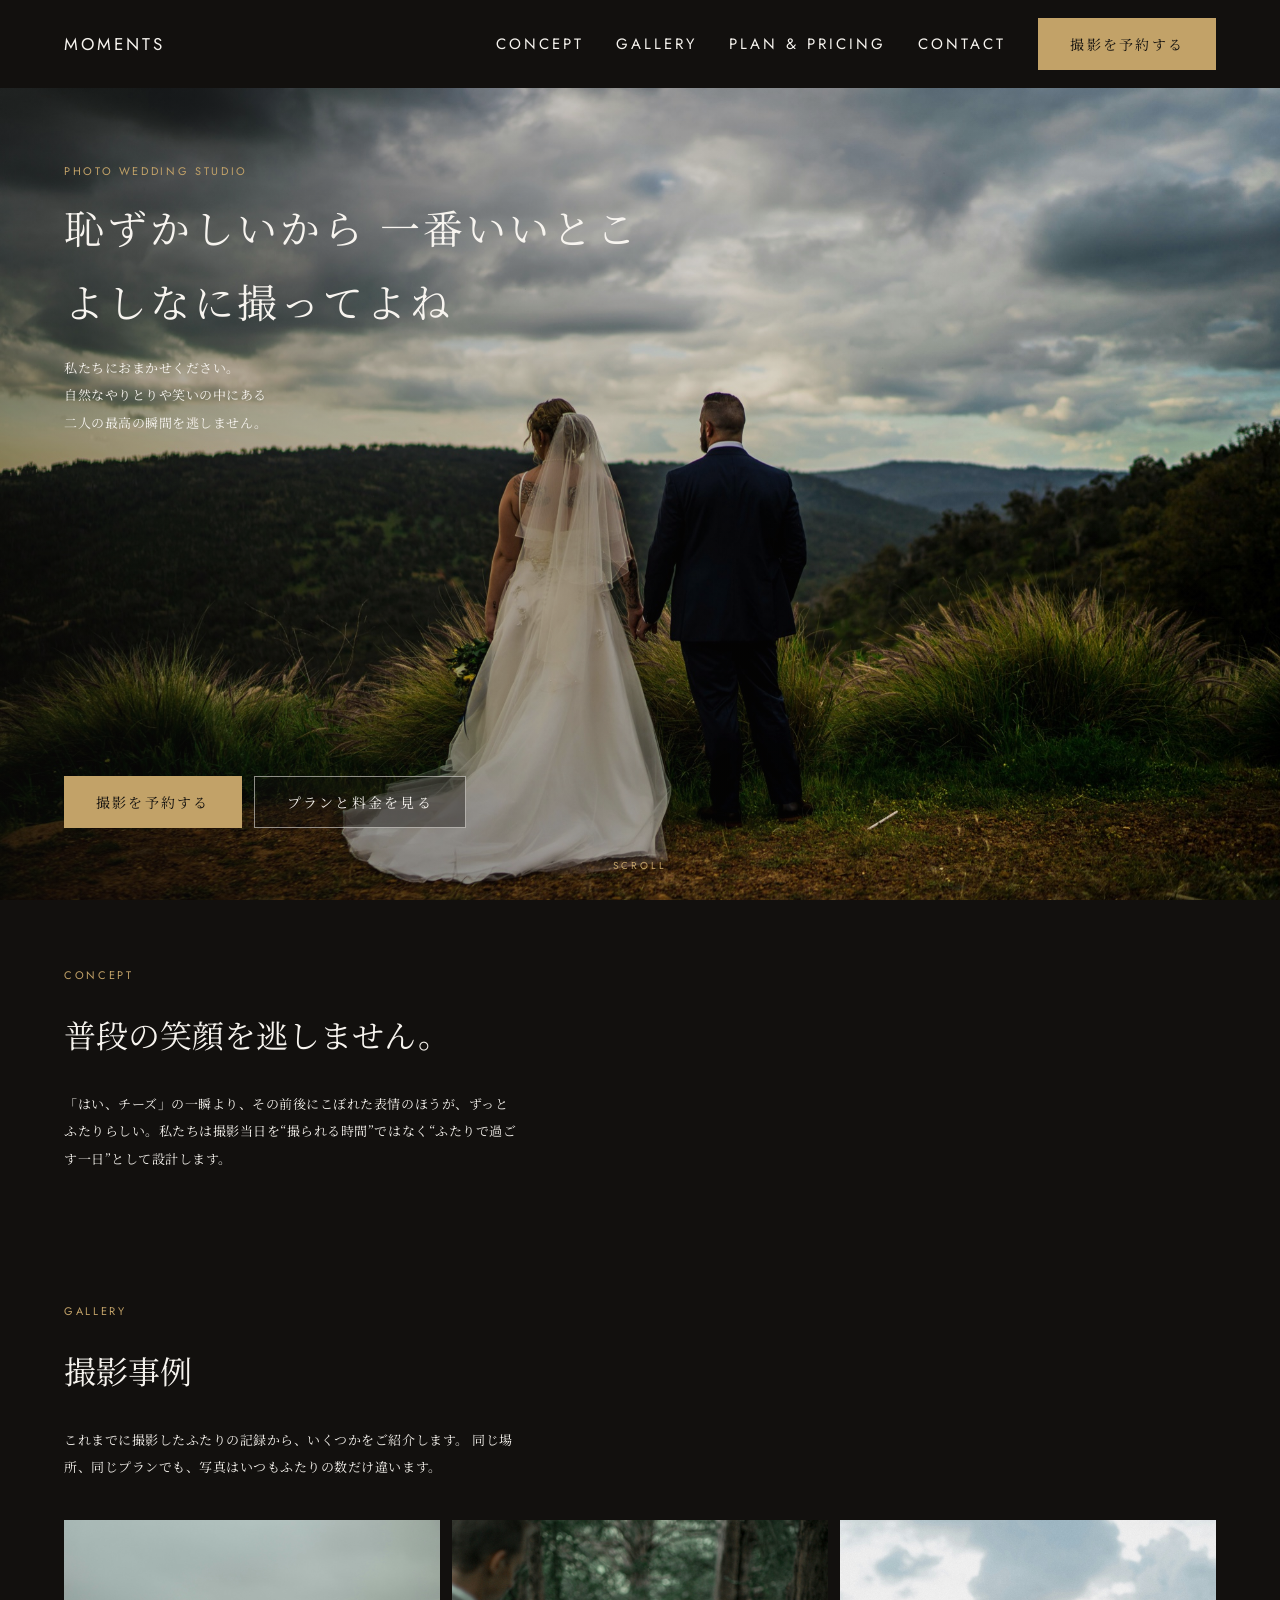
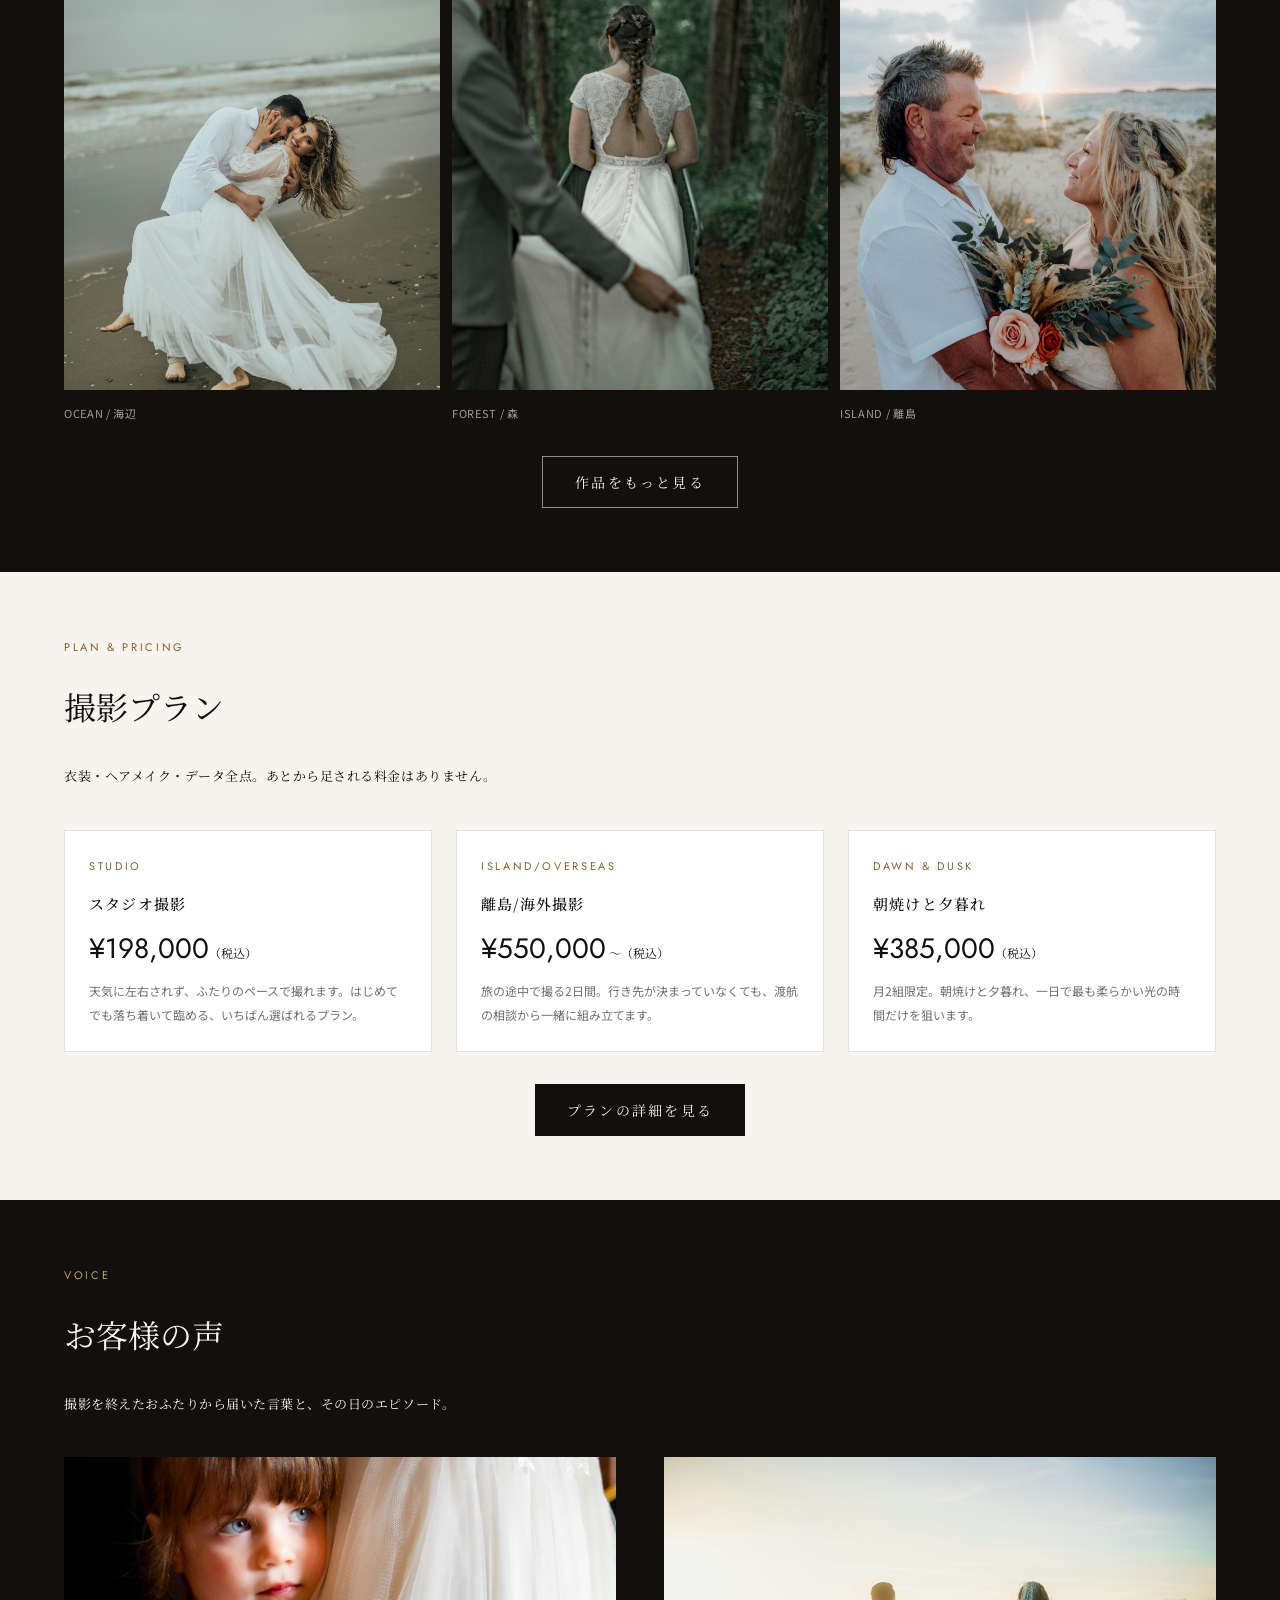
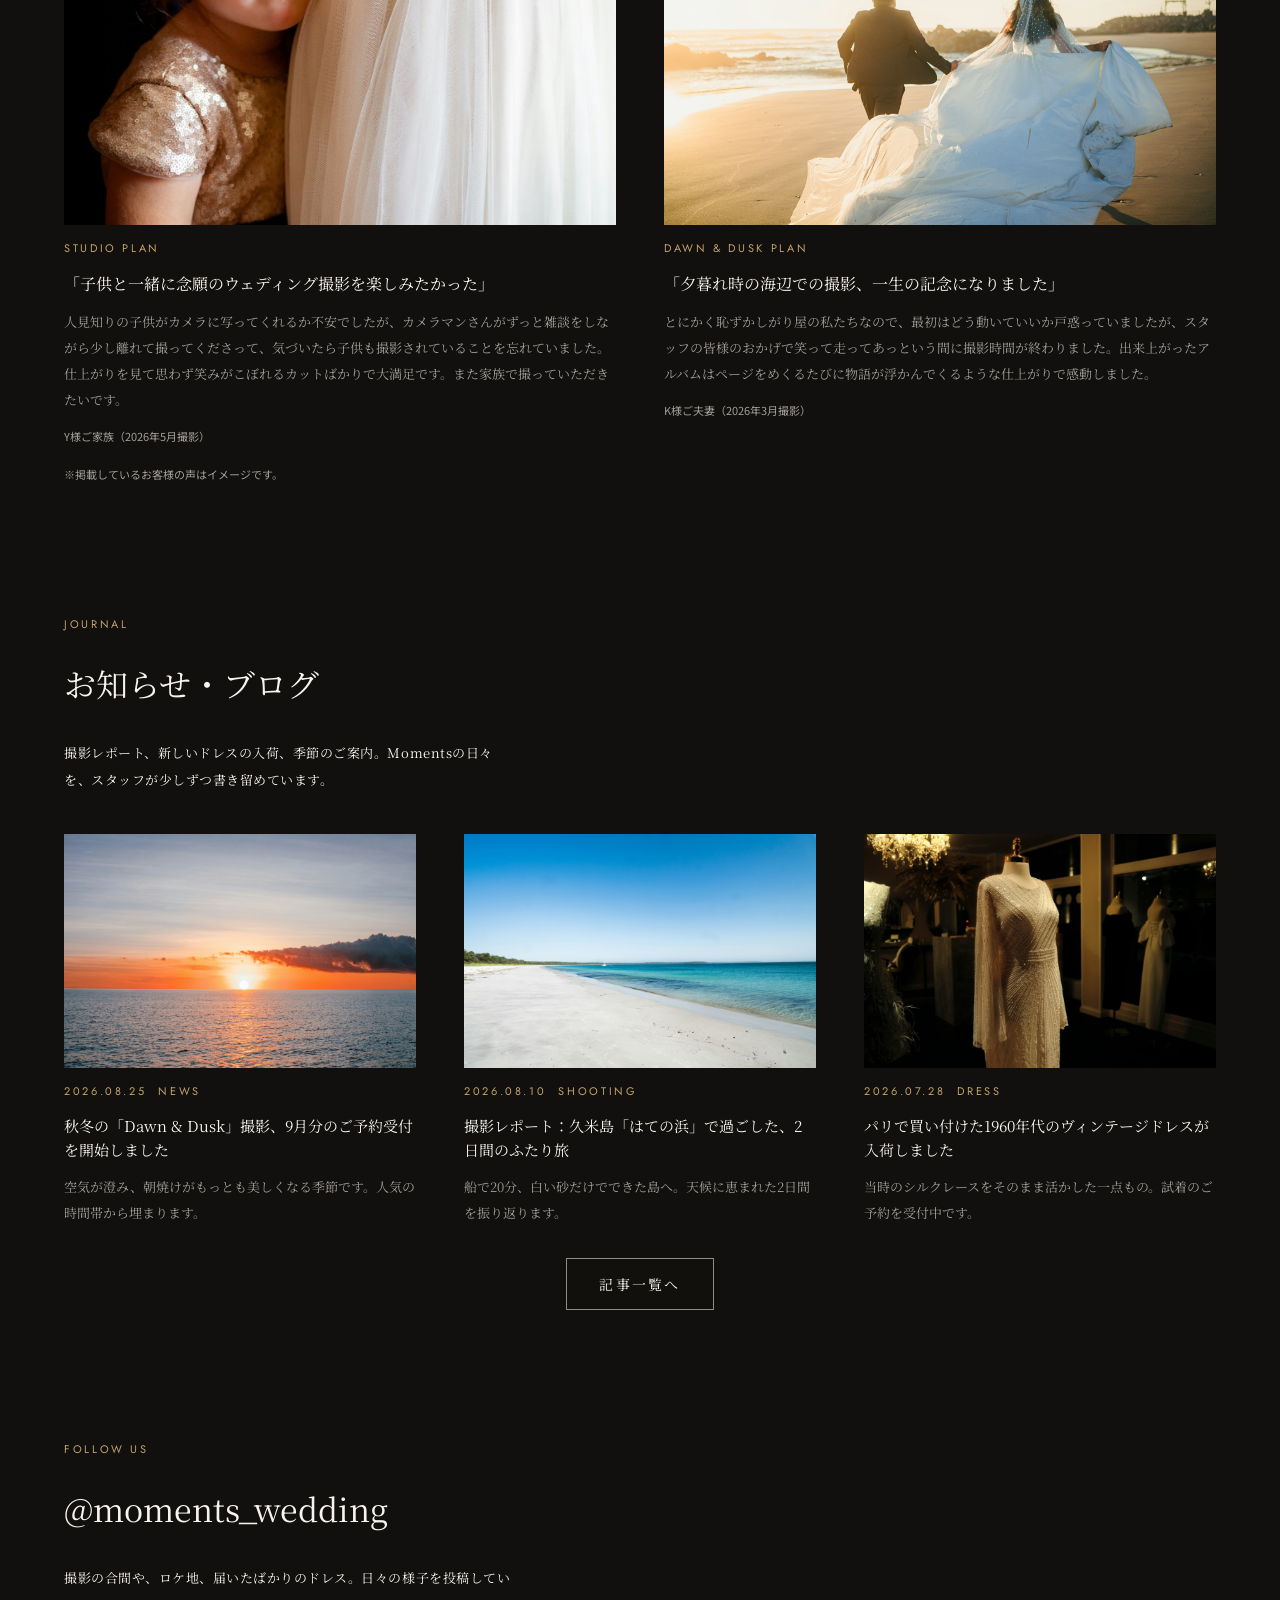
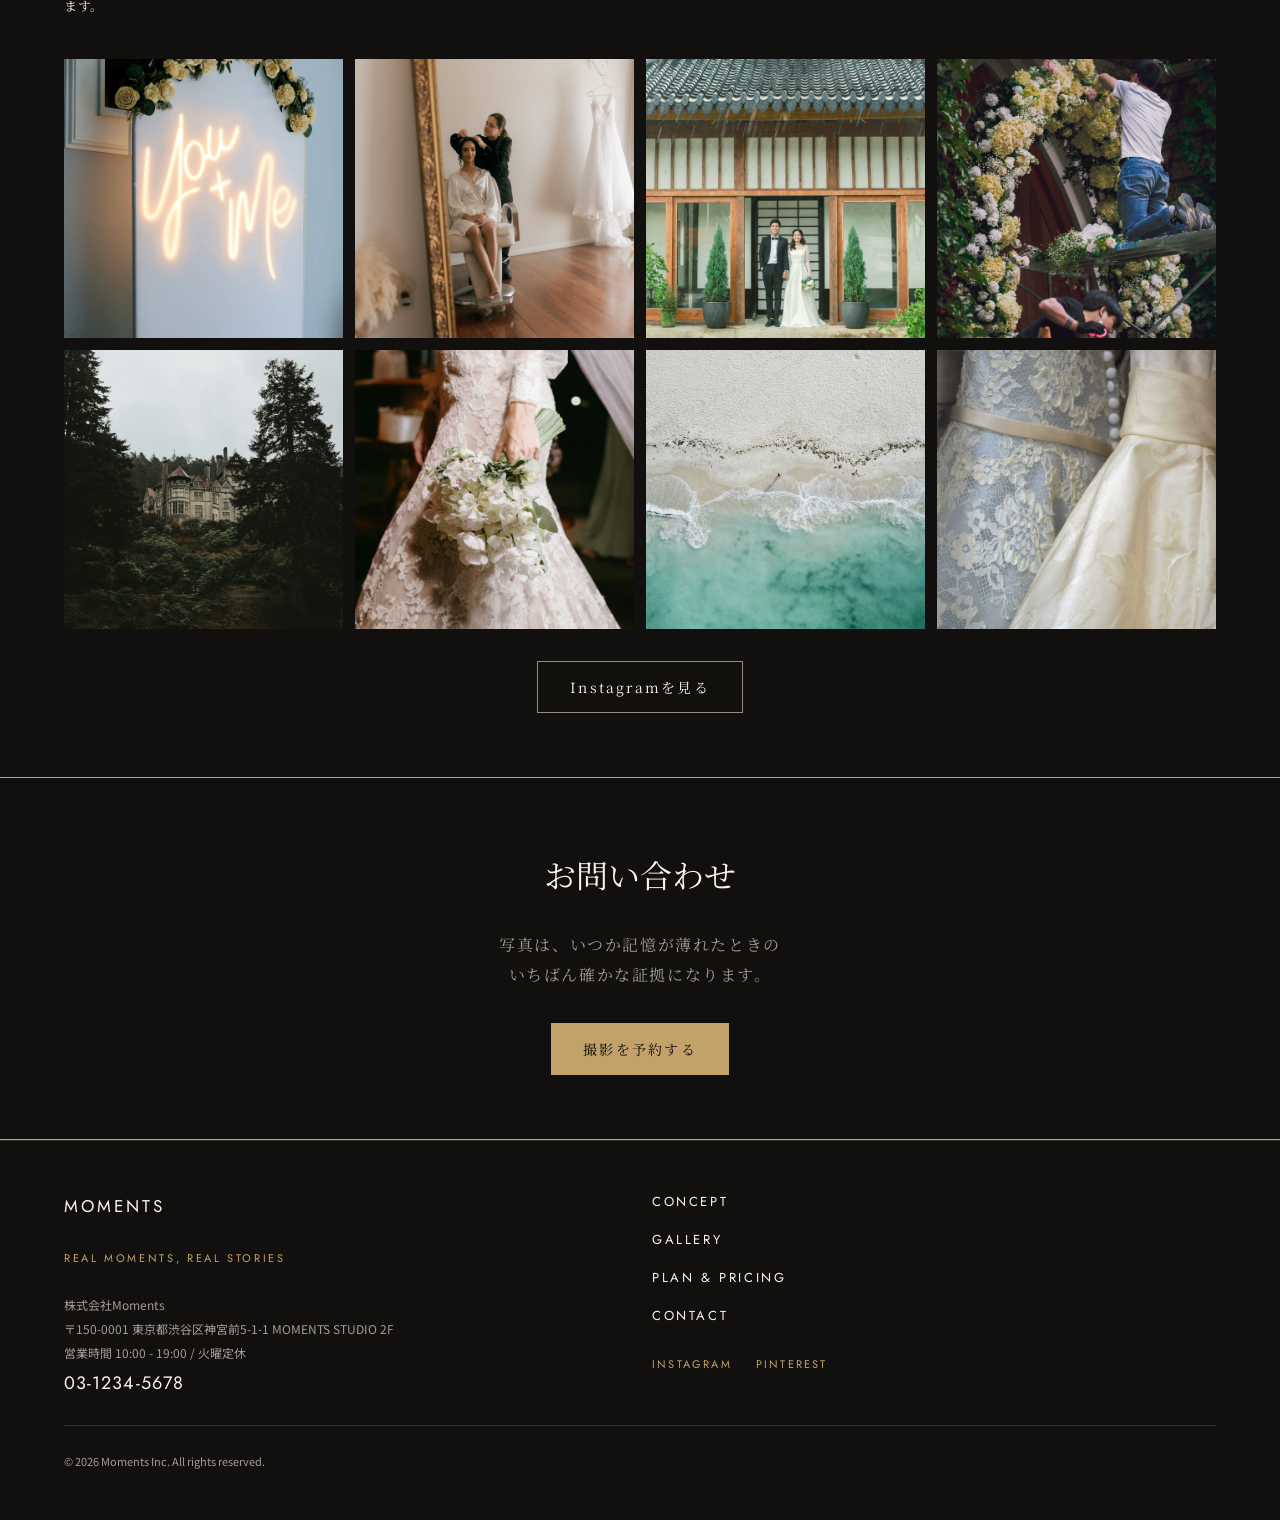
==== commit 4f0664ae: "準備中ページを作り、未完成のページへのリンクをそこへ" ====
--- a/index.html
+++ b/index.html
@@ -22,12 +22,12 @@
         </div>
         <nav id="drawer">
             <ul class="drawer-menu">
-                <li><a href="concept.html"><span class="drw-en">CONCEPT</span><span class="drw-ja">コンセプト</span></a></li>
-                <li><a href="gallery.html"><span class="drw-en">GALLERY</span><span class="drw-ja">ギャラリー</span></a></li>
-                <li><a href="plan.html"><span class="drw-en">PLAN &amp; PRICING</span><span class="drw-ja">撮影プラン・料金</span></a></li>
-                <li><a href="contact.html"><span class="drw-en">CONTACT</span><span class="drw-ja">問い合わせ・ご予約</span></a></li>
-            </ul>
-            <a href="contact.html" class="btn-primary btn">撮影を予約する</a>
+                <li><a href="coming-soon.html"><span class="drw-en">CONCEPT</span><span class="drw-ja">コンセプト</span></a></li>
+                <li><a href="coming-soon.html"><span class="drw-en">GALLERY</span><span class="drw-ja">ギャラリー</span></a></li>
+                <li><a href="coming-soon.html"><span class="drw-en">PLAN &amp; PRICING</span><span class="drw-ja">撮影プラン・料金</span></a></li>
+                <li><a href="coming-soon.html"><span class="drw-en">CONTACT</span><span class="drw-ja">問い合わせ・ご予約</span></a></li>
+            </ul>
+            <a href="coming-soon.html" class="btn-primary btn">撮影を予約する</a>
              <address>
             営業時間 10:00 - 19:00 / 火曜定休<br>
             <a href="tel:0312345678">03-1234-5678</a>
@@ -48,8 +48,8 @@
                         <h1>恥ずかしいから 一番いいとこ<br>よしなに撮ってよね</h1>
                         <p class="lead">私たちにおまかせください。<br>自然なやりとりや笑いの中にある<br>二人の最高の瞬間を逃しません。</p>
                         <div class="hero-buttons">
-                        <a href="contact.html" class="btn-primary btn">撮影を予約する</a>
-                        <a href="plan.html" class="btn-secondary btn">プランと料金を見る</a>   
+                        <a href="coming-soon.html" class="btn-primary btn">撮影を予約する</a>
+                        <a href="coming-soon.html" class="btn-secondary btn">プランと料金を見る</a>   
                         </div>                     
                     </div>
                     <p class="hero-scroll">SCROLL</p>
@@ -82,7 +82,7 @@
                             <figcaption> STUDIO / スタジオ</figcaption>
                         </figure>
                     </div>
-                    <a href="gallery.html" class="btn-secondary btn">作品をもっと見る</a>
+                    <a href="coming-soon.html" class="btn-secondary btn">作品をもっと見る</a>
                 </section>
                 <section class="section-text section-light">
                     <p class="label">PLAN &amp; PRICING</p>
@@ -108,7 +108,7 @@
                         <p class="plan-text">月2組限定。朝焼けと夕暮れ、一日で最も柔らかい光の時間だけを狙います。</p>
                     </article>
                 </div>
-                <a href="plan.html" class="btn-primary btn">プランの詳細を見る</a>
+                <a href="coming-soon.html" class="btn-primary btn">プランの詳細を見る</a>
                 </section>
                 <section class="section-text"> 
                     <p class="label">VOICE</p>
@@ -196,7 +196,7 @@
                 <section class="section-text section-cta">
                     <h2>お問い合わせ</h2>
                     <p class="cta-copy">写真は、いつか記憶が薄れたときの<br>いちばん確かな証拠になります。</p>
-                    <a href="contact.html" class="btn-primary btn">撮影を予約する</a>
+                    <a href="coming-soon.html" class="btn-primary btn">撮影を予約する</a>
                 </section>
             </main>
     <footer>
@@ -213,10 +213,10 @@
         <div class="footer-navi">
             <nav aria-label="フッターメニュー">
             <ul>
-                <li><a href="concept.html">CONCEPT</a></li>
-                <li><a href="gallery.html">GALLERY</a></li>
-                <li><a href="plan.html">PLAN &amp; PRICING</a></li>
-                <li><a href="contact.html">CONTACT</a></li>
+                <li><a href="coming-soon.html">CONCEPT</a></li>
+                <li><a href="coming-soon.html">GALLERY</a></li>
+                <li><a href="coming-soon.html">PLAN &amp; PRICING</a></li>
+                <li><a href="coming-soon.html">CONTACT</a></li>
             </ul>
             </nav>
             <ul class="sns">
--- a/assets/css/style.css
+++ b/assets/css/style.css
@@ -334,6 +334,7 @@
   padding-block: var(--sp-6);
   padding-inline: var(--sp-6);
   border: 1px solid var(--c-paper-line);
+  align-content: start;
 }
 .plan {
   display: flex;
@@ -348,10 +349,12 @@
 .plan-price {
   font-family: var(--f-label);
   font-size: 1.75rem;
+  line-height: 1.3;	
 }
 .plan-tax {
   font-family: var(--f-body);
   font-size: 0.75rem;
+  white-space: nowrap;
 }
 .plan-text {
   font-family: var(--f-caption);
@@ -513,7 +516,7 @@
   }
     .plan { 
     display: grid;
-    grid-template-columns: 1fr 1fr 1fr;
+    grid-template-columns: repeat(3, minmax(0, 1fr));
   }
   .voice {
     display: grid;
